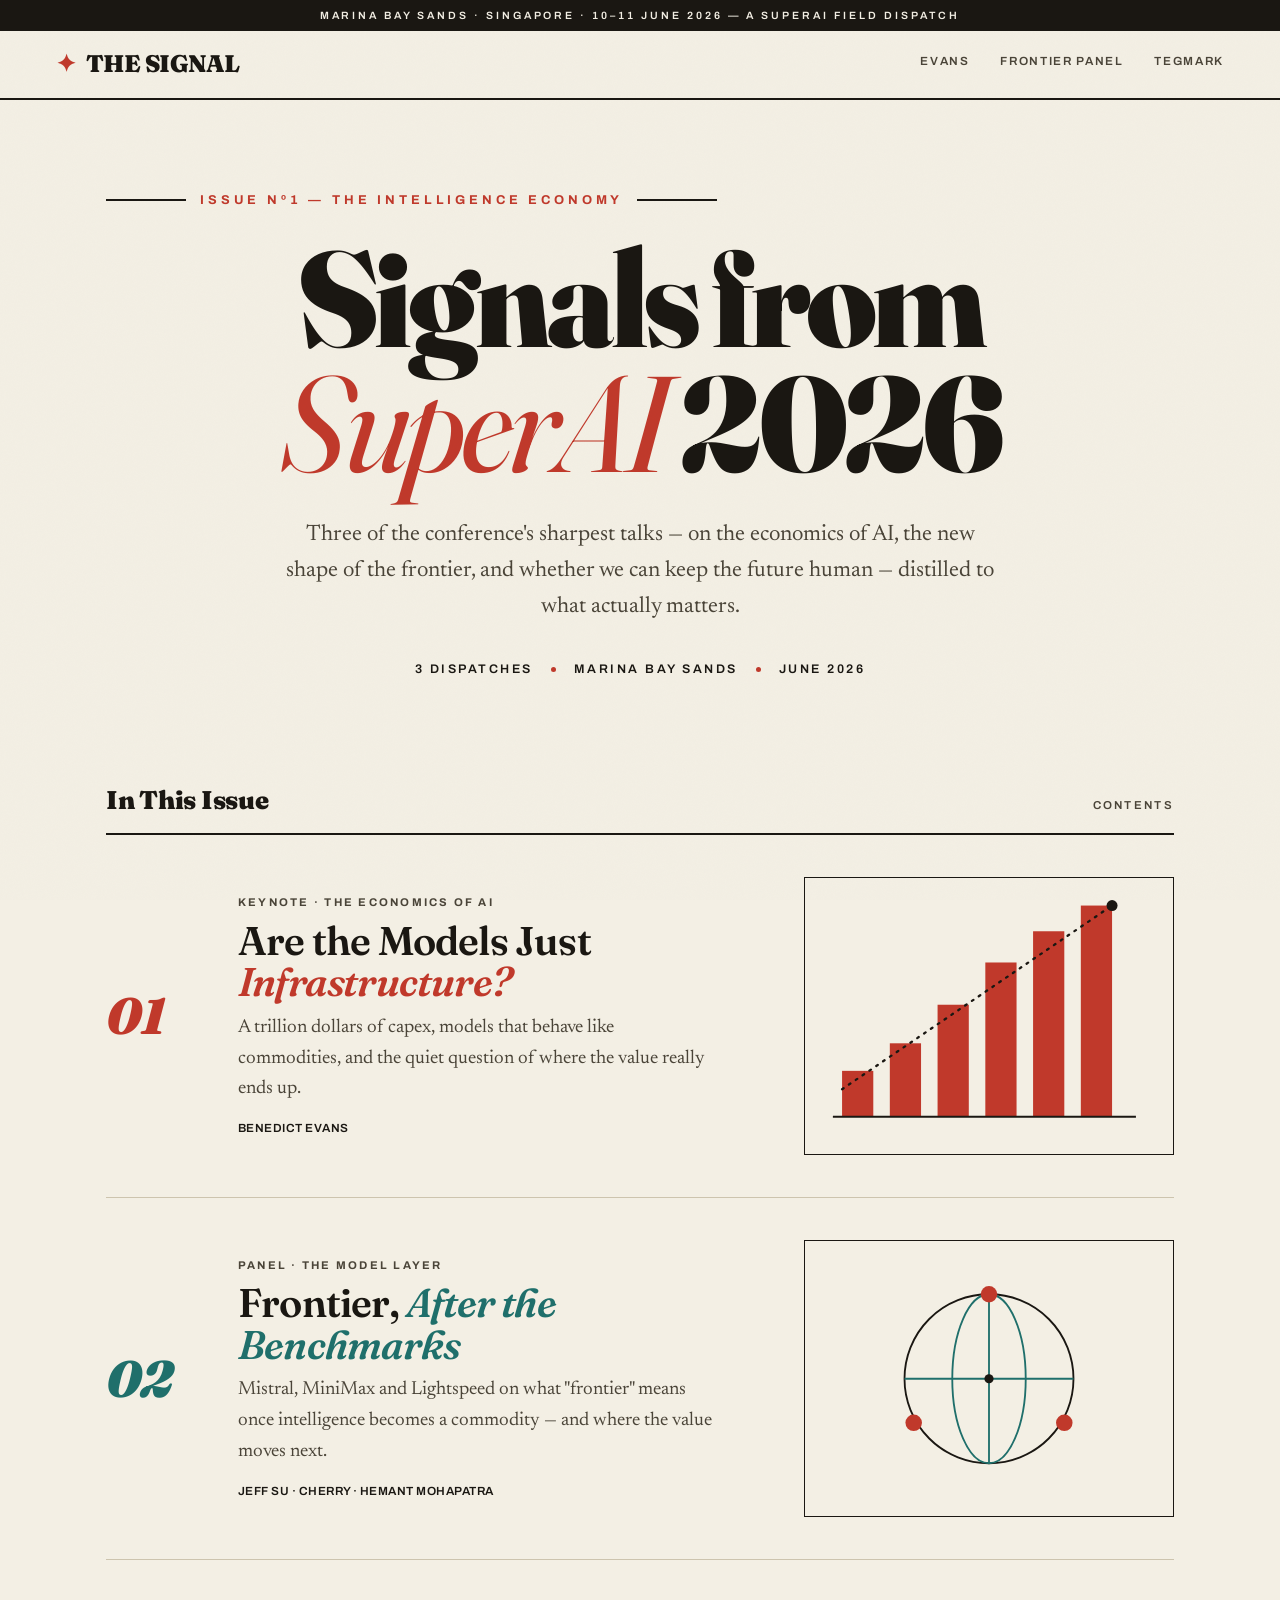
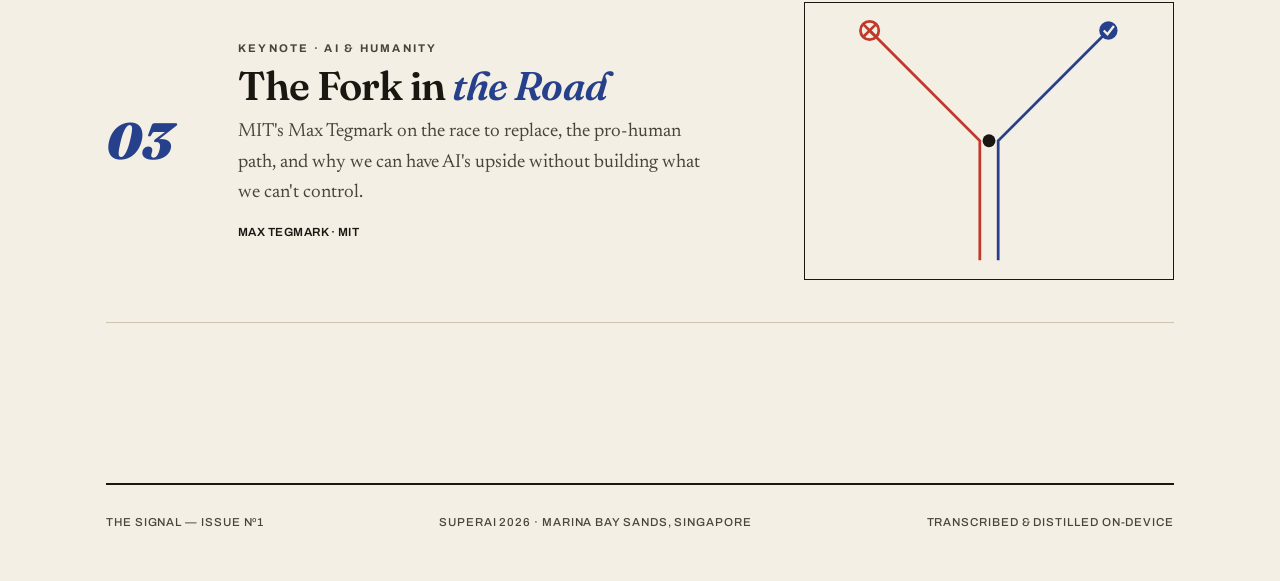
==== index.html @ db030dcc "The Signal — SuperAI 2026 magazine dispatch Static editorial site distilling three SuperAI 2026 talk" ====
<!doctype html>
<html lang="en">
<head>
<meta charset="utf-8" />
<meta name="viewport" content="width=device-width, initial-scale=1" />
<title>The Signal — SuperAI 2026, Singapore</title>
<meta name="description" content="A field dispatch from SuperAI 2026 at Marina Bay Sands, Singapore — three talks, distilled." />
<link rel="stylesheet" href="styles.css" />
</head>
<body>
  <div class="ribbon">Marina Bay Sands · Singapore · 10–11 June 2026 — A SuperAI Field Dispatch</div>
  <header class="masthead">
    <div class="masthead-inner">
      <a class="logo" href="index.html"><span class="star">✦</span> THE SIGNAL</a>
      <nav class="nav">
        <a href="article-1.html">Evans</a>
        <a href="article-2.html">Frontier Panel</a>
        <a href="article-3.html">Tegmark</a>
      </nav>
    </div>
  </header>

  <main class="wrap">
    <section class="cover">
      <div class="cover-kicker fade">Issue Nº1 — The Intelligence Economy</div>
      <h1 class="fade d1">Signals from<br><em>SuperAI</em> 2026</h1>
      <p class="cover-sub fade d2">
        Three of the conference's sharpest talks — on the economics of AI, the new shape of the
        frontier, and whether we can keep the future human — distilled to what actually matters.
      </p>
      <div class="cover-meta fade d3">
        <span>3 Dispatches</span><span class="dot"></span>
        <span>Marina Bay Sands</span><span class="dot"></span>
        <span>June 2026</span>
      </div>
    </section>

    <section class="contents">
      <div class="contents-head fade">
        <h2>In This Issue</h2>
        <span>Contents</span>
      </div>

      <!-- 01 — Benedict Evans -->
      <a class="feature-link fade" href="article-1.html" style="--accent:#c0392b">
        <div class="feature-num">01</div>
        <div class="feature-body">
          <div class="fl-kicker">Keynote · The Economics of AI</div>
          <h3>Are the Models Just <em>Infrastructure?</em></h3>
          <p>A trillion dollars of capex, models that behave like commodities, and the quiet question of where the value really ends up.</p>
          <div class="byline">Benedict Evans</div>
        </div>
        <div class="feature-art">
          <svg viewBox="0 0 400 300" xmlns="http://www.w3.org/2000/svg">
            <rect width="400" height="300" fill="#f3efe4"/>
            <g fill="#c0392b">
              <rect x="40" y="210" width="34" height="50"/>
              <rect x="92" y="180" width="34" height="80"/>
              <rect x="144" y="138" width="34" height="122"/>
              <rect x="196" y="92" width="34" height="168"/>
              <rect x="248" y="58" width="34" height="202"/>
              <rect x="300" y="30" width="34" height="230"/>
            </g>
            <path d="M40 230 L334 30" fill="none" stroke="#1a1712" stroke-width="2.5" stroke-dasharray="2 7" stroke-linecap="round"/>
            <circle cx="334" cy="30" r="6" fill="#1a1712"/>
            <line x1="30" y1="260" x2="360" y2="260" stroke="#1a1712" stroke-width="2"/>
          </svg>
        </div>
      </a>

      <!-- 02 — Frontier Panel -->
      <a class="feature-link fade" href="article-2.html" style="--accent:#1f6f6b">
        <div class="feature-num">02</div>
        <div class="feature-body">
          <div class="fl-kicker">Panel · The Model Layer</div>
          <h3>Frontier, <em>After the Benchmarks</em></h3>
          <p>Mistral, MiniMax and Lightspeed on what "frontier" means once intelligence becomes a commodity — and where the value moves next.</p>
          <div class="byline">Jeff Su · Cherry · Hemant Mohapatra</div>
        </div>
        <div class="feature-art">
          <svg viewBox="0 0 400 300" xmlns="http://www.w3.org/2000/svg">
            <rect width="400" height="300" fill="#f3efe4"/>
            <circle cx="200" cy="150" r="92" fill="none" stroke="#1a1712" stroke-width="2"/>
            <ellipse cx="200" cy="150" rx="40" ry="92" fill="none" stroke="#1f6f6b" stroke-width="2"/>
            <line x1="108" y1="150" x2="292" y2="150" stroke="#1f6f6b" stroke-width="2"/>
            <line x1="200" y1="58" x2="200" y2="242" stroke="#1f6f6b" stroke-width="2"/>
            <g fill="#c0392b">
              <circle cx="200" cy="58" r="9"/><circle cx="118" cy="198" r="9"/><circle cx="282" cy="198" r="9"/>
            </g>
            <g fill="#1a1712"><circle cx="200" cy="150" r="5"/></g>
          </svg>
        </div>
      </a>

      <!-- 03 — Max Tegmark -->
      <a class="feature-link fade" href="article-3.html" style="--accent:#27408b">
        <div class="feature-num">03</div>
        <div class="feature-body">
          <div class="fl-kicker">Keynote · AI &amp; Humanity</div>
          <h3>The Fork in <em>the Road</em></h3>
          <p>MIT's Max Tegmark on the race to replace, the pro-human path, and why we can have AI's upside without building what we can't control.</p>
          <div class="byline">Max Tegmark · MIT</div>
        </div>
        <div class="feature-art">
          <svg viewBox="0 0 400 300" xmlns="http://www.w3.org/2000/svg">
            <rect width="400" height="300" fill="#f3efe4"/>
            <path d="M190 280 L190 150 L70 30" fill="none" stroke="#c0392b" stroke-width="3"/>
            <path d="M210 280 L210 150 L330 30" fill="none" stroke="#27408b" stroke-width="3"/>
            <circle cx="70" cy="30" r="10" fill="none" stroke="#c0392b" stroke-width="3"/>
            <line x1="63" y1="23" x2="77" y2="37" stroke="#c0392b" stroke-width="3"/><line x1="77" y1="23" x2="63" y2="37" stroke="#c0392b" stroke-width="3"/>
            <circle cx="330" cy="30" r="10" fill="#27408b"/>
            <path d="M325 30 l4 4 l7 -9" fill="none" stroke="#f3efe4" stroke-width="2.5"/>
            <circle cx="200" cy="150" r="7" fill="#1a1712"/>
          </svg>
        </div>
      </a>
    </section>
  </main>

  <footer class="wrap">
    <div class="colophon">
      <span>The Signal — Issue Nº1</span>
      <span>SuperAI 2026 · Marina Bay Sands, Singapore</span>
      <span>Transcribed &amp; distilled on-device</span>
    </div>
  </footer>
</body>
</html>
---- styles.css ----
/* ============================================================
   THE SIGNAL — SuperAI 2026 dispatch (print-editorial magazine)
   ============================================================ */
@import url('https://fonts.googleapis.com/css2?family=Fraunces:opsz,wght,SOFT@9..144,400;9..144,600;9..144,900&family=Newsreader:ital,opsz,wght@0,6..72,400;0,6..72,500;1,6..72,400&family=Archivo:wght@500;600;700&display=swap');

:root {
  --paper: #f3efe4;
  --paper-2: #ebe5d6;
  --ink: #1a1712;
  --ink-soft: #4a4438;
  --rule: #cdc4ae;
  --accent: #c0392b;     /* overridden per article */
  --accent-2: #1f6f6b;
  --display: 'Fraunces', Georgia, serif;
  --body: 'Newsreader', Georgia, serif;
  --label: 'Archivo', system-ui, sans-serif;
  --maxw: 1180px;
}

* { margin: 0; padding: 0; box-sizing: border-box; }
html { scroll-behavior: smooth; -webkit-font-smoothing: antialiased; }
body {
  background: var(--paper);
  color: var(--ink);
  font-family: var(--body);
  font-size: 19px;
  line-height: 1.62;
  position: relative;
  overflow-x: hidden;
}
/* paper grain */
body::before {
  content: '';
  position: fixed; inset: 0; z-index: 9999; pointer-events: none;
  opacity: 0.4; mix-blend-mode: multiply;
  background-image: url("data:image/svg+xml,%3Csvg xmlns='http://www.w3.org/2000/svg' width='180' height='180'%3E%3Cfilter id='n'%3E%3CfeTurbulence type='fractalNoise' baseFrequency='0.9' numOctaves='2'/%3E%3C/filter%3E%3Crect width='100%25' height='100%25' filter='url(%23n)' opacity='0.05'/%3E%3C/svg%3E");
}
a { color: inherit; text-decoration: none; }
::selection { background: var(--accent); color: var(--paper); }

.wrap { max-width: var(--maxw); margin: 0 auto; padding: 0 clamp(20px, 5vw, 56px); }

/* ---------- Masthead / nav ---------- */
.masthead {
  border-bottom: 2px solid var(--ink);
  position: sticky; top: 0; z-index: 50;
  background: var(--paper);
}
.masthead-inner {
  display: flex; align-items: center; justify-content: space-between;
  padding: 14px clamp(20px, 5vw, 56px);
  gap: 20px;
}
.logo {
  font-family: var(--display);
  font-weight: 900;
  font-size: 1.5rem;
  letter-spacing: -0.02em;
  display: flex; align-items: baseline; gap: 10px;
}
.logo .star { color: var(--accent); }
.nav { display: flex; gap: clamp(14px, 2.4vw, 34px); font-family: var(--label); font-size: 0.74rem; font-weight: 600; letter-spacing: 0.14em; text-transform: uppercase; }
.nav a { padding-bottom: 3px; border-bottom: 2px solid transparent; transition: border-color .2s, color .2s; color: var(--ink-soft); }
.nav a:hover, .nav a.active { color: var(--ink); border-color: var(--accent); }
@media (max-width: 680px){ .nav { gap: 14px; font-size: 0.64rem; } .logo{font-size:1.2rem;} }

.ribbon {
  background: var(--ink); color: var(--paper);
  font-family: var(--label); font-size: 0.66rem; font-weight: 600;
  letter-spacing: 0.28em; text-transform: uppercase;
  text-align: center; padding: 7px 12px;
}

/* ---------- Cover (landing) ---------- */
.cover { padding: clamp(40px, 7vw, 90px) 0 30px; }
.cover-kicker {
  font-family: var(--label); font-size: 0.8rem; font-weight: 700;
  letter-spacing: 0.3em; text-transform: uppercase; color: var(--accent);
  display: flex; align-items: center; gap: 14px; margin-bottom: 26px;
}
.cover-kicker::before, .cover-kicker::after { content:''; height:2px; background: var(--ink); flex:1; max-width: 80px; }
.cover h1 {
  font-family: var(--display);
  font-weight: 900;
  font-size: clamp(3rem, 11vw, 8.5rem);
  line-height: 0.92;
  letter-spacing: -0.035em;
  text-align: center;
  font-variation-settings: 'SOFT' 0, 'opsz' 144;
}
.cover h1 em { font-style: italic; font-weight: 400; color: var(--accent); }
.cover-sub {
  max-width: 60ch; margin: 30px auto 0; text-align: center;
  font-size: clamp(1.05rem, 2vw, 1.4rem); color: var(--ink-soft);
}
.cover-meta {
  margin-top: 34px; text-align: center;
  font-family: var(--label); font-size: 0.78rem; font-weight: 600;
  letter-spacing: 0.2em; text-transform: uppercase; color: var(--ink);
  display: flex; gap: 18px; justify-content: center; flex-wrap: wrap; align-items:center;
}
.cover-meta .dot { width: 5px; height: 5px; border-radius: 50%; background: var(--accent); }

/* ---------- Contents / article cards ---------- */
.contents { padding: clamp(30px, 6vw, 70px) 0 90px; }
.contents-head {
  display: flex; align-items: baseline; gap: 16px;
  border-bottom: 2px solid var(--ink); padding-bottom: 12px; margin-bottom: 0;
}
.contents-head h2 { font-family: var(--display); font-weight: 900; font-size: 1.6rem; letter-spacing: -0.01em; }
.contents-head span { font-family: var(--label); font-size: 0.72rem; font-weight: 600; letter-spacing: 0.2em; text-transform: uppercase; color: var(--ink-soft); margin-left: auto; }

.feature-link {
  display: grid; grid-template-columns: 84px 1.4fr 1fr; gap: clamp(20px, 4vw, 48px);
  align-items: center;
  padding: clamp(26px, 4vw, 42px) 0;
  border-bottom: 1px solid var(--rule);
  transition: background .25s;
}
.feature-link:hover { background: var(--paper-2); }
.feature-num {
  font-family: var(--display); font-weight: 900; font-size: 3.2rem; line-height: 1;
  color: var(--accent); font-style: italic;
}
.feature-body .fl-kicker { font-family: var(--label); font-size: 0.7rem; font-weight: 700; letter-spacing: 0.2em; text-transform: uppercase; color: var(--ink-soft); }
.feature-body h3 { font-family: var(--display); font-weight: 600; font-size: clamp(1.6rem, 3.2vw, 2.5rem); line-height: 1.04; letter-spacing: -0.02em; margin: 8px 0 10px; }
.feature-body h3 em { font-style: italic; color: var(--accent); }
.feature-body p { color: var(--ink-soft); max-width: 48ch; }
.feature-body .byline { margin-top: 14px; font-family: var(--label); font-size: 0.74rem; font-weight: 600; letter-spacing: 0.04em; text-transform: uppercase; }
.feature-art { aspect-ratio: 4/3; border: 1px solid var(--ink); overflow: hidden; }
.feature-art svg { width: 100%; height: 100%; display: block; }
.feature-link .go { display:none; }
@media (max-width: 860px){
  .feature-link { grid-template-columns: 56px 1fr; }
  .feature-art { grid-column: 1 / -1; }
  .feature-num { font-size: 2.4rem; }
}

/* ---------- Article page ---------- */
.article { padding: clamp(34px, 6vw, 72px) 0 40px; }
.art-kicker {
  font-family: var(--label); font-size: 0.78rem; font-weight: 700;
  letter-spacing: 0.26em; text-transform: uppercase; color: var(--accent);
  display: flex; align-items: center; gap: 12px;
}
.art-kicker::after { content:''; height:2px; flex:1; background: var(--rule); }
.art-headline {
  font-family: var(--display); font-weight: 900;
  font-size: clamp(2.6rem, 8vw, 6rem); line-height: 0.95; letter-spacing: -0.035em;
  margin: 22px 0 0; max-width: 16ch;
  font-variation-settings: 'opsz' 144;
}
.art-headline em { font-style: italic; font-weight: 400; color: var(--accent); }
.art-dek {
  font-family: var(--display); font-weight: 400; font-style: italic;
  font-size: clamp(1.2rem, 2.4vw, 1.7rem); line-height: 1.4; color: var(--ink-soft);
  max-width: 58ch; margin: 26px 0 0;
}
.art-byline {
  margin-top: 26px; padding-top: 18px; border-top: 1px solid var(--rule);
  font-family: var(--label); font-size: 0.8rem; font-weight: 600;
  letter-spacing: 0.06em; text-transform: uppercase; color: var(--ink);
  display: flex; gap: 10px 18px; flex-wrap: wrap; align-items: center;
}
.art-byline .who { color: var(--accent); }

.art-hero { margin: 40px 0 10px; border: 1px solid var(--ink); aspect-ratio: 16/7; overflow: hidden; }
.art-hero svg { width: 100%; height: 100%; display: block; }
.hero-cap, figcaption { font-family: var(--label); font-size: 0.7rem; font-weight: 500; letter-spacing: 0.04em; text-transform: uppercase; color: var(--ink-soft); margin-top: 8px; }

/* body layout: main column + sidebar */
.art-grid { display: grid; grid-template-columns: 1fr 300px; gap: clamp(28px, 5vw, 64px); margin-top: 40px; align-items: start; }
@media (max-width: 900px){ .art-grid { grid-template-columns: 1fr; } }

.prose h2 {
  font-family: var(--display); font-weight: 600; font-size: clamp(1.5rem, 3vw, 2.1rem);
  letter-spacing: -0.01em; line-height: 1.1; margin: 44px 0 14px;
}
.prose h2 .n { color: var(--accent); font-style: italic; margin-right: 10px; }
.prose p { margin-bottom: 18px; }
.prose p a { border-bottom: 1px solid var(--accent); }
.prose > p:first-of-type::first-letter {
  font-family: var(--display); font-weight: 900; float: left;
  font-size: 5.4rem; line-height: 0.74; padding: 8px 12px 0 0; color: var(--accent);
}
.pull {
  font-family: var(--display); font-weight: 600; font-style: italic;
  font-size: clamp(1.5rem, 3.4vw, 2.3rem); line-height: 1.18; letter-spacing: -0.01em;
  margin: 36px 0; padding: 4px 0 4px 26px; border-left: 4px solid var(--accent);
  color: var(--ink);
}
.fig { margin: 36px 0; border: 1px solid var(--ink); overflow: hidden; }
.fig svg { width: 100%; height: 100%; display: block; }

/* sidebar */
.sidebar { position: sticky; top: 90px; }
.keybox { border: 2px solid var(--ink); }
.keybox h4 { font-family: var(--label); font-size: 0.72rem; font-weight: 700; letter-spacing: 0.2em; text-transform: uppercase; background: var(--ink); color: var(--paper); padding: 10px 16px; }
.keybox ul { list-style: none; }
.keybox li { padding: 14px 16px; border-bottom: 1px solid var(--rule); font-size: 0.96rem; line-height: 1.4; }
.keybox li:last-child { border-bottom: none; }
.keybox li b { font-family: var(--label); font-size: 0.66rem; font-weight: 700; letter-spacing: 0.12em; text-transform: uppercase; color: var(--accent); display: block; margin-bottom: 3px; }
.tag-row { margin-top: 20px; display: flex; flex-wrap: wrap; gap: 8px; }
.tag { font-family: var(--label); font-size: 0.64rem; font-weight: 600; letter-spacing: 0.1em; text-transform: uppercase; border: 1px solid var(--ink); padding: 6px 11px; border-radius: 100px; }

/* article footer nav */
.art-footnav { display: flex; justify-content: space-between; gap: 16px; margin: 64px 0 0; padding-top: 22px; border-top: 2px solid var(--ink); flex-wrap: wrap; }
.art-footnav a { font-family: var(--display); font-weight: 600; font-style: italic; font-size: 1.3rem; }
.art-footnav a:hover { color: var(--accent); }
.art-footnav .lbl { font-family: var(--label); font-size: 0.66rem; font-weight: 600; letter-spacing: 0.16em; text-transform: uppercase; color: var(--ink-soft); display:block; }

/* page footer */
.colophon {
  border-top: 2px solid var(--ink); margin-top: 70px;
  padding: 28px 0 50px;
  display: flex; justify-content: space-between; gap: 16px; flex-wrap: wrap;
  font-family: var(--label); font-size: 0.72rem; font-weight: 500; letter-spacing: 0.08em; text-transform: uppercase; color: var(--ink-soft);
}

/* fade-in on load */
.fade { opacity: 0; transform: translateY(18px); animation: rise .9s cubic-bezier(.16,1,.3,1) forwards; }
.fade.d1{animation-delay:.05s}.fade.d2{animation-delay:.13s}.fade.d3{animation-delay:.21s}.fade.d4{animation-delay:.29s}
@keyframes rise { to { opacity: 1; transform: none; } }
@media (prefers-reduced-motion: reduce){ .fade{animation:none;opacity:1;transform:none;} }
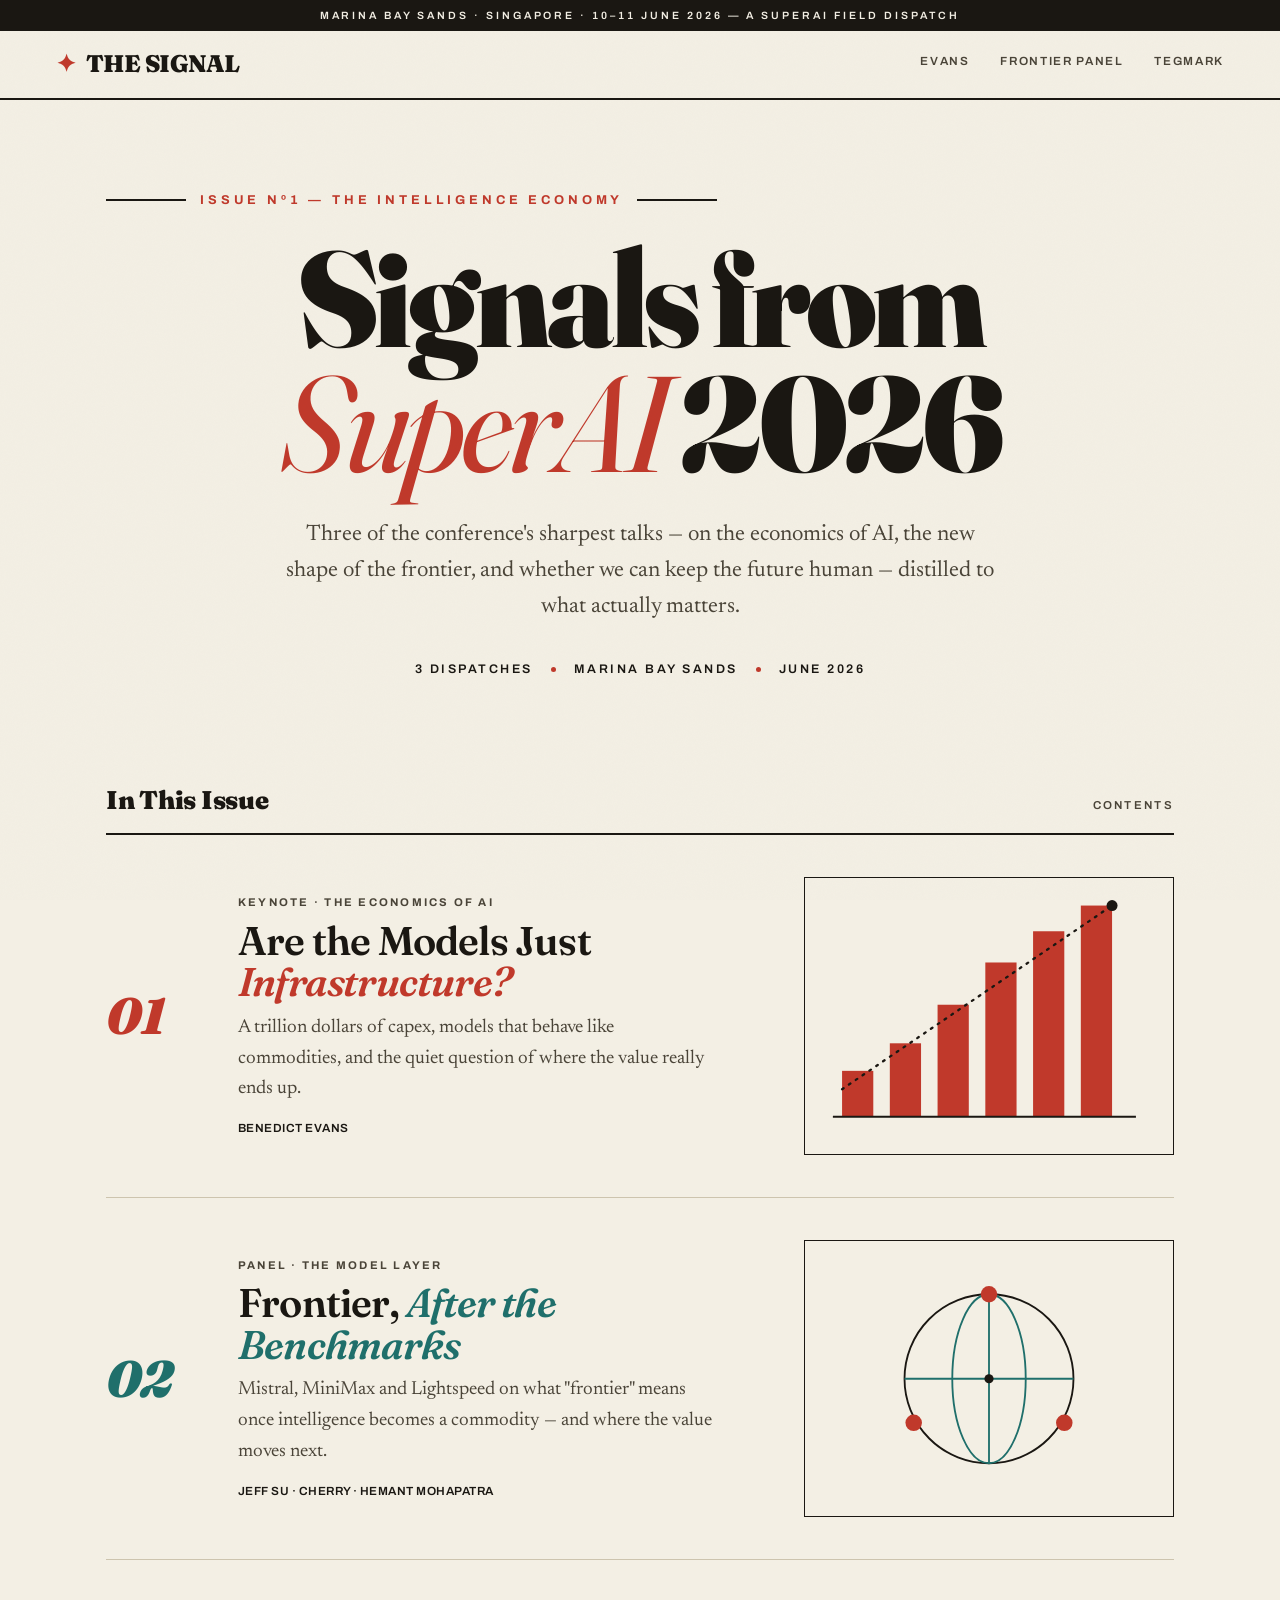
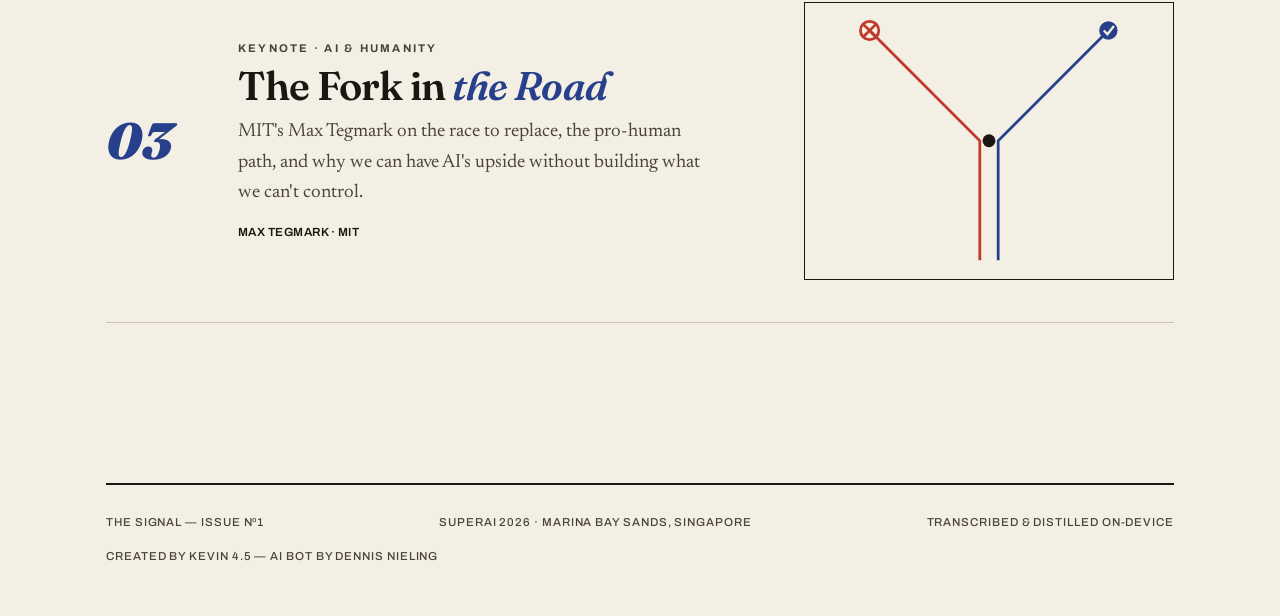
==== commit 87b698a0: "Add 'Created by Kevin 4.5 — AI bot by Dennis Nieling' credit Co-Authored-By: Claude Opus 4.8 <norepl" ====
--- a/index.html
+++ b/index.html
@@ -122,6 +122,7 @@
       <span>The Signal — Issue Nº1</span>
       <span>SuperAI 2026 · Marina Bay Sands, Singapore</span>
       <span>Transcribed &amp; distilled on-device</span>
+      <span>Created by Kevin 4.5 — AI bot by Dennis Nieling</span>
     </div>
   </footer>
 </body>
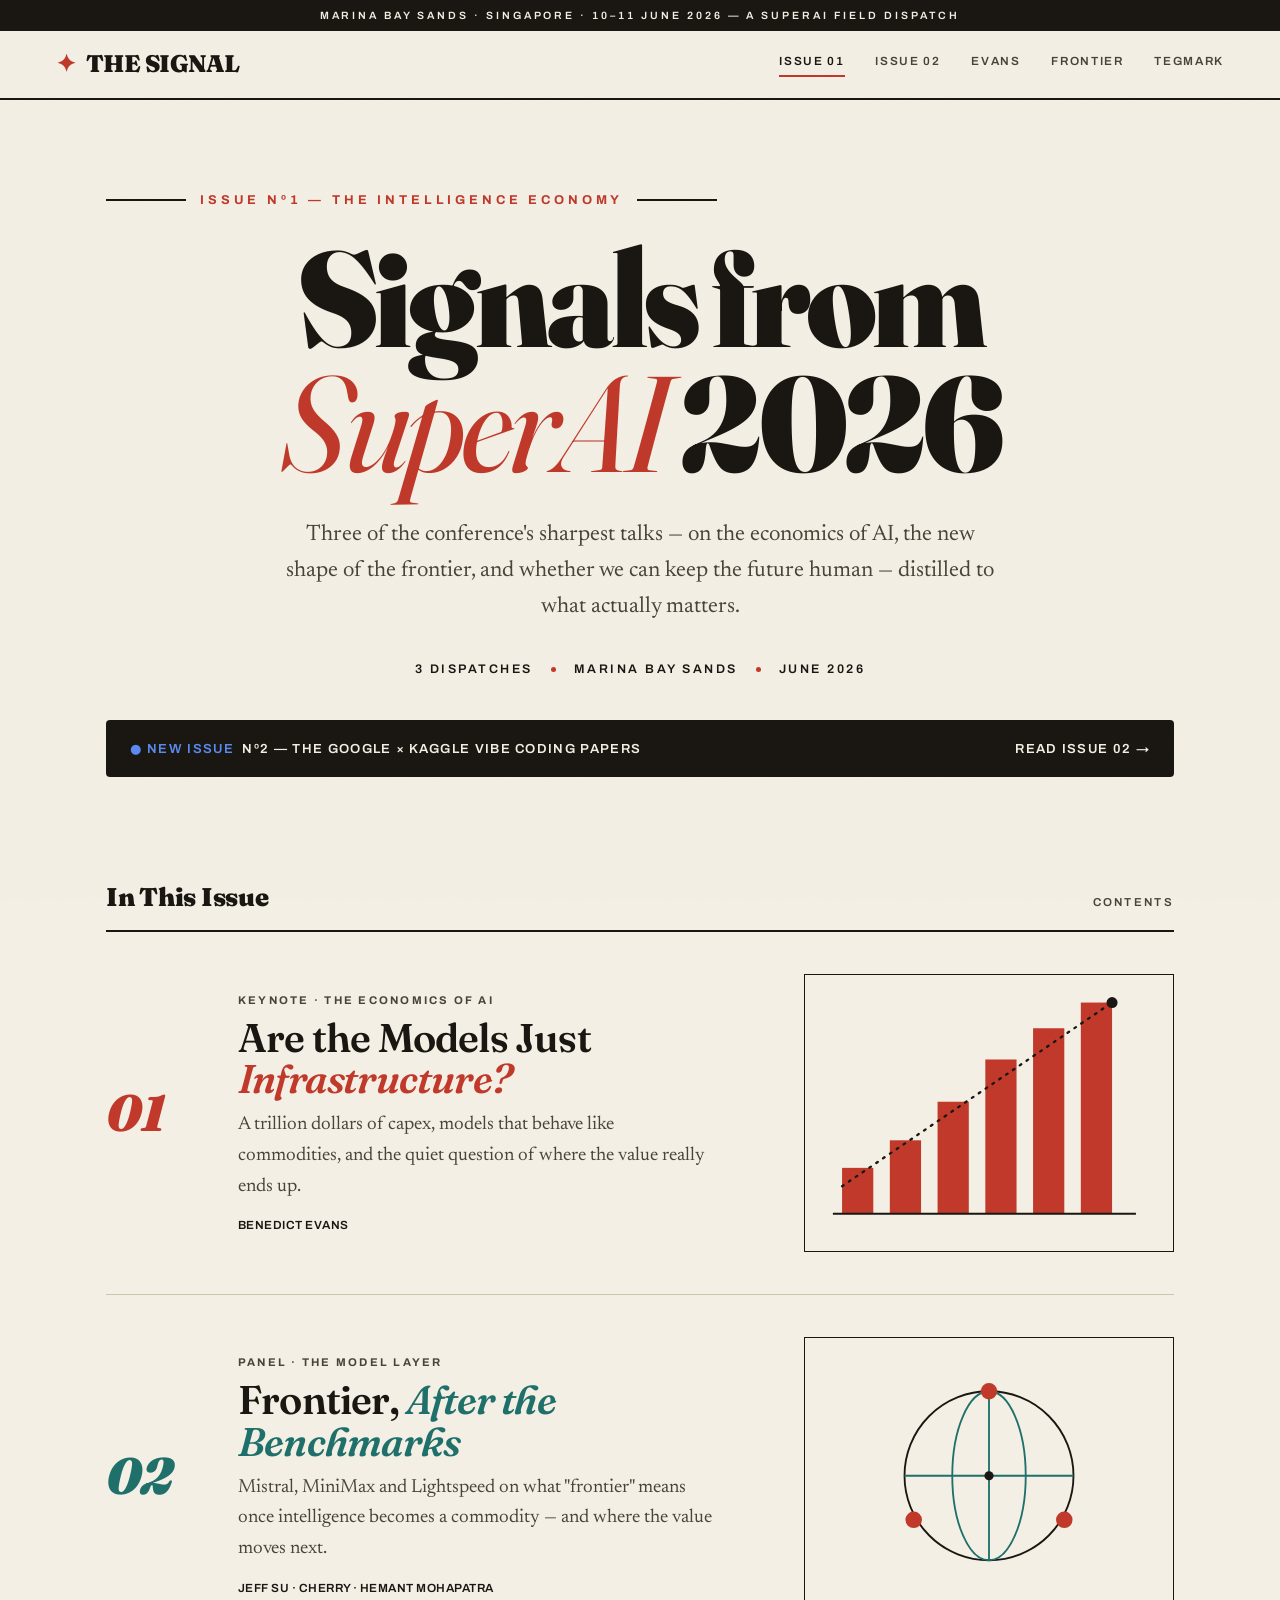
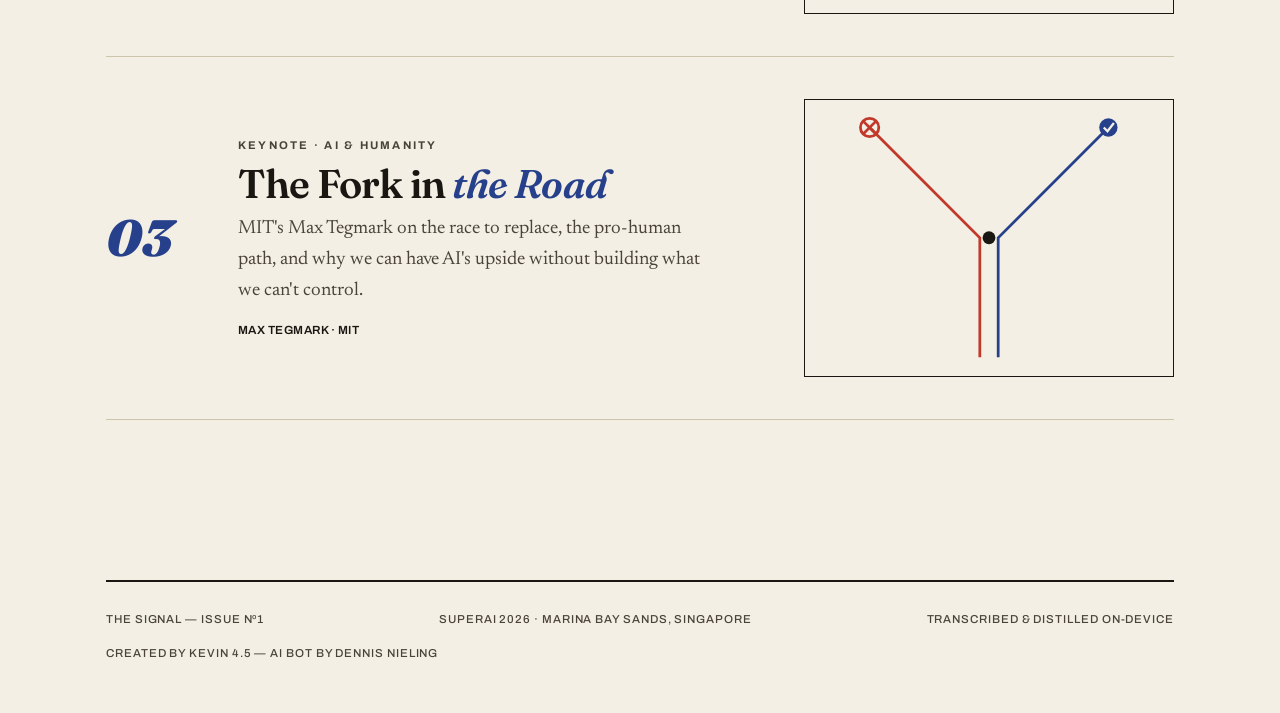
==== commit 5b59c796: "Add Issue Nº2 — The Google × Kaggle Vibe Coding Papers - issue-2.html: contents hub for the whitepap" ====
--- a/index.html
+++ b/index.html
@@ -5,7 +5,7 @@
 <meta name="viewport" content="width=device-width, initial-scale=1" />
 <title>The Signal — SuperAI 2026, Singapore</title>
 <meta name="description" content="A field dispatch from SuperAI 2026 at Marina Bay Sands, Singapore — three talks, distilled." />
-<link rel="stylesheet" href="styles.css" />
+<link rel="stylesheet" href="styles.css?v=2" />
 </head>
 <body>
   <div class="ribbon">Marina Bay Sands · Singapore · 10–11 June 2026 — A SuperAI Field Dispatch</div>
@@ -13,8 +13,10 @@
     <div class="masthead-inner">
       <a class="logo" href="index.html"><span class="star">✦</span> THE SIGNAL</a>
       <nav class="nav">
+        <a href="index.html" class="active">Issue 01</a>
+        <a href="issue-2.html">Issue 02</a>
         <a href="article-1.html">Evans</a>
-        <a href="article-2.html">Frontier Panel</a>
+        <a href="article-2.html">Frontier</a>
         <a href="article-3.html">Tegmark</a>
       </nav>
     </div>
@@ -34,6 +36,11 @@
         <span>June 2026</span>
       </div>
     </section>
+
+    <a href="issue-2.html" class="fade" style="display:flex;align-items:center;justify-content:space-between;gap:16px;flex-wrap:wrap;margin:10px 0 30px;padding:18px 24px;background:#1a1712;color:#f3efe4;border-radius:4px;font-family:var(--label);font-size:.82rem;font-weight:600;letter-spacing:.1em;text-transform:uppercase;">
+      <span><span style="color:#5a8af0;">● New issue</span> &nbsp;Nº2 — The Google × Kaggle Vibe Coding Papers</span>
+      <span>Read Issue 02 →</span>
+    </a>
 
     <section class="contents">
       <div class="contents-head fade">
--- a/styles.css
+++ b/styles.css
@@ -217,6 +217,65 @@
   font-family: var(--label); font-size: 0.72rem; font-weight: 500; letter-spacing: 0.08em; text-transform: uppercase; color: var(--ink-soft);
 }
 
+/* ---------- Transcript button + modal ---------- */
+.transcript-btn {
+  font-family: var(--label); font-size: 0.74rem; font-weight: 700;
+  letter-spacing: 0.14em; text-transform: uppercase;
+  display: inline-flex; align-items: center; gap: 10px;
+  margin-top: 22px; padding: 12px 20px;
+  background: var(--ink); color: var(--paper);
+  border: 2px solid var(--ink); cursor: pointer;
+  transition: background .2s, color .2s;
+}
+.transcript-btn:hover { background: transparent; color: var(--ink); }
+.transcript-btn .arr { color: var(--accent); font-size: 1.1em; }
+.transcript-btn:hover .arr { color: var(--accent); }
+
+.modal-overlay {
+  position: fixed; inset: 0; z-index: 1000;
+  background: rgba(20, 18, 14, 0.55);
+  backdrop-filter: blur(3px);
+  display: flex; align-items: center; justify-content: center;
+  padding: clamp(14px, 4vw, 48px);
+  opacity: 0; visibility: hidden; transition: opacity .3s, visibility .3s;
+}
+.modal-overlay.open { opacity: 1; visibility: visible; }
+.modal {
+  background: var(--paper); border: 2px solid var(--ink);
+  box-shadow: 14px 14px 0 rgba(20,18,14,0.25);
+  width: min(760px, 100%); max-height: 88vh;
+  display: flex; flex-direction: column;
+  transform: translateY(16px) scale(.98); transition: transform .35s cubic-bezier(.16,1,.3,1);
+}
+.modal-overlay.open .modal { transform: none; }
+.modal-head {
+  display: flex; align-items: flex-start; justify-content: space-between; gap: 16px;
+  padding: 22px clamp(20px, 4vw, 34px) 16px; border-bottom: 2px solid var(--ink);
+}
+.modal-head .mh-kick { font-family: var(--label); font-size: 0.66rem; font-weight: 700; letter-spacing: 0.22em; text-transform: uppercase; color: var(--accent); }
+.modal-head h3 { font-family: var(--display); font-weight: 900; font-size: clamp(1.3rem, 3vw, 1.9rem); line-height: 1.05; letter-spacing: -0.02em; margin-top: 6px; }
+.modal-close {
+  flex: none; width: 40px; height: 40px; border: 2px solid var(--ink);
+  background: transparent; cursor: pointer; font-size: 1.2rem; line-height: 1; color: var(--ink);
+  transition: background .2s, color .2s;
+}
+.modal-close:hover { background: var(--accent); color: var(--paper); border-color: var(--accent); }
+.modal-body {
+  overflow-y: auto; padding: clamp(20px, 4vw, 34px);
+  font-family: var(--body); font-size: 1.02rem; line-height: 1.7; color: var(--ink-soft);
+}
+.modal-body p { margin-bottom: 16px; }
+.modal-body p:first-child::first-letter {
+  font-family: var(--display); font-weight: 900; float: left;
+  font-size: 3.4rem; line-height: 0.8; padding: 6px 10px 0 0; color: var(--accent);
+}
+.modal-foot {
+  padding: 12px clamp(20px, 4vw, 34px); border-top: 1px solid var(--rule);
+  font-family: var(--label); font-size: 0.66rem; font-weight: 500; letter-spacing: 0.1em; text-transform: uppercase; color: var(--ink-soft);
+  display: flex; justify-content: space-between; gap: 12px; flex-wrap: wrap;
+}
+body.modal-open { overflow: hidden; }
+
 /* fade-in on load */
 .fade { opacity: 0; transform: translateY(18px); animation: rise .9s cubic-bezier(.16,1,.3,1) forwards; }
 .fade.d1{animation-delay:.05s}.fade.d2{animation-delay:.13s}.fade.d3{animation-delay:.21s}.fade.d4{animation-delay:.29s}
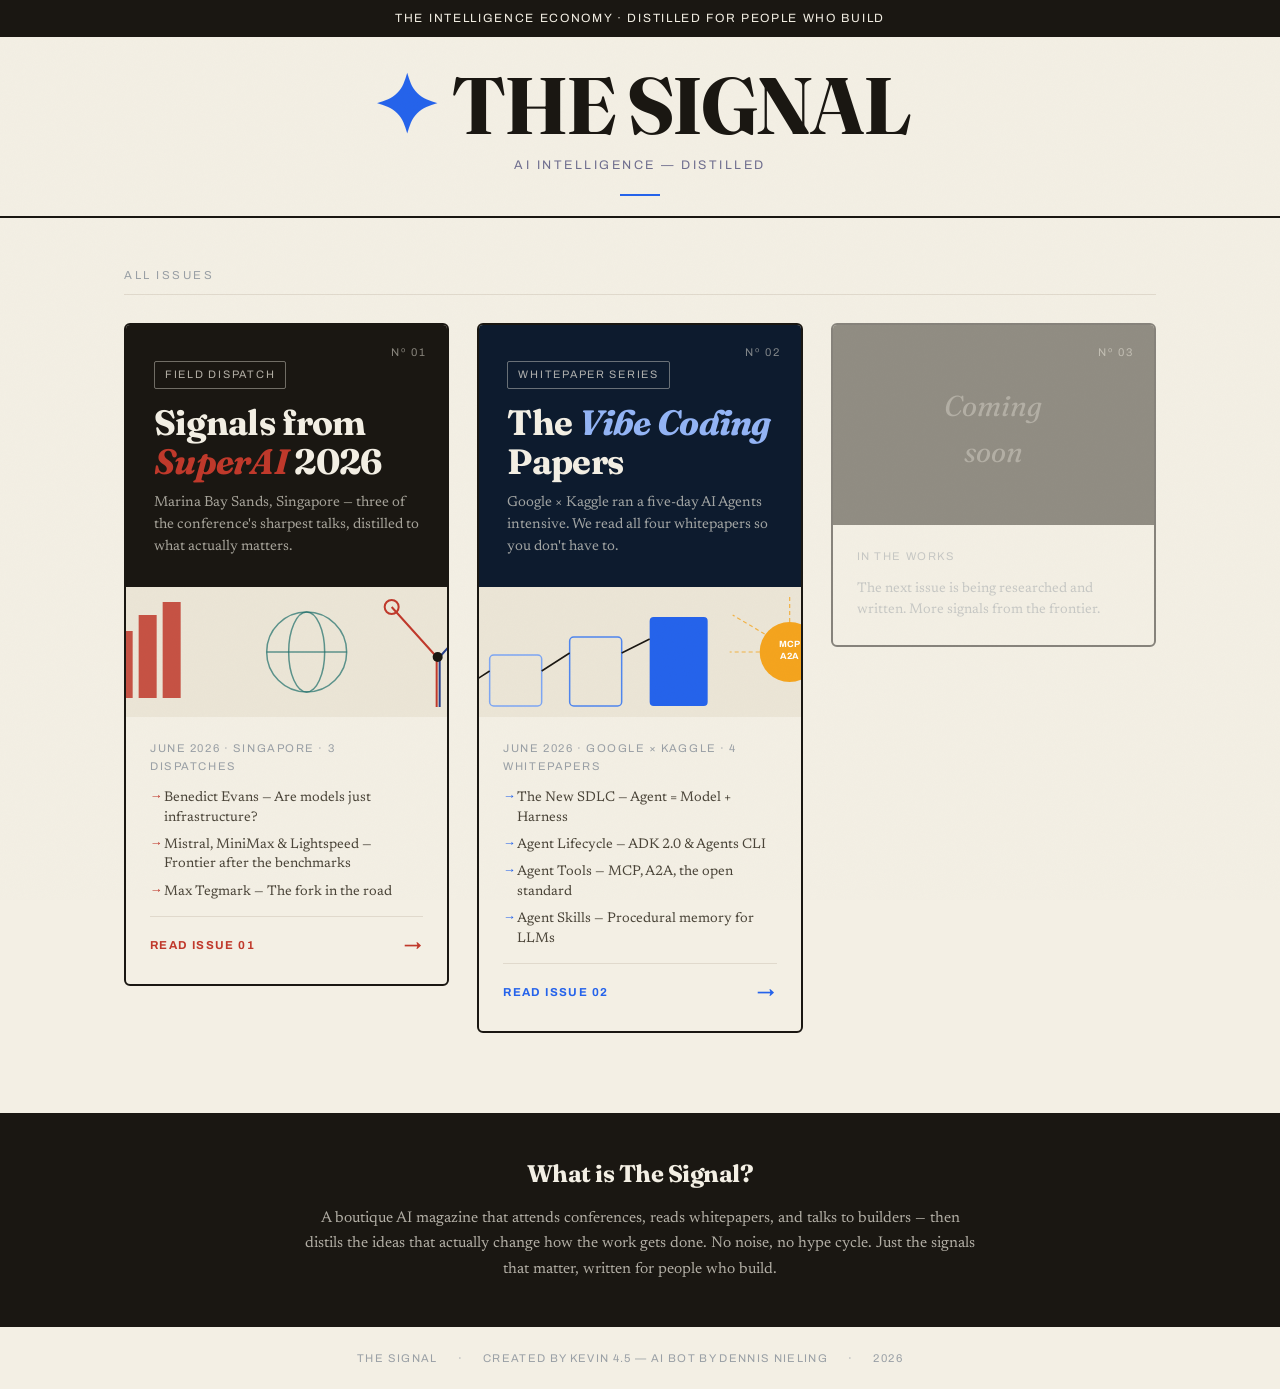
==== commit 0eb5d84a: "Add magazine front page + restructure nav - index.html: new magazine newsstand front page showing al" ====
--- a/index.html
+++ b/index.html
@@ -3,134 +3,402 @@
 <head>
 <meta charset="utf-8" />
 <meta name="viewport" content="width=device-width, initial-scale=1" />
-<title>The Signal — SuperAI 2026, Singapore</title>
-<meta name="description" content="A field dispatch from SuperAI 2026 at Marina Bay Sands, Singapore — three talks, distilled." />
+<title>The Signal — AI Intelligence, Distilled</title>
+<meta name="description" content="The Signal — a boutique AI magazine distilling the most important ideas from conferences, whitepapers, and the frontier of the intelligence economy." />
 <link rel="stylesheet" href="styles.css?v=2" />
+<style>
+  /* ── Front page overrides ─────────────────────────────── */
+  :root { --accent: #2563eb; }
+
+  .front-ribbon {
+    background: #1a1712;
+    color: #f3efe4;
+    text-align: center;
+    font-family: var(--label);
+    font-size: .75rem;
+    letter-spacing: .14em;
+    text-transform: uppercase;
+    padding: 9px 16px;
+  }
+
+  .front-masthead {
+    border-bottom: 2px solid #1a1712;
+    padding: 28px 0 20px;
+  }
+  .front-masthead-inner {
+    max-width: 1080px;
+    margin: 0 auto;
+    padding: 0 24px;
+    display: flex;
+    flex-direction: column;
+    align-items: center;
+    gap: 8px;
+  }
+  .front-logo {
+    font-family: var(--display);
+    font-size: clamp(2.8rem, 7vw, 5rem);
+    font-weight: 700;
+    letter-spacing: -.03em;
+    color: #1a1712;
+    text-decoration: none;
+    line-height: 1;
+  }
+  .front-logo .star { color: var(--accent); margin-right: 4px; }
+  .front-tagline {
+    font-family: var(--label);
+    font-size: .78rem;
+    letter-spacing: .2em;
+    text-transform: uppercase;
+    color: #6f6e8f;
+    margin-top: 2px;
+  }
+  .front-rule {
+    width: 40px;
+    height: 2px;
+    background: var(--accent);
+    margin: 10px auto 0;
+  }
+
+  /* ── Issue grid ───────────────────────────────────────── */
+  .issues-grid {
+    max-width: 1080px;
+    margin: 0 auto;
+    padding: 48px 24px 80px;
+  }
+  .issues-label {
+    font-family: var(--label);
+    font-size: .72rem;
+    letter-spacing: .22em;
+    text-transform: uppercase;
+    color: #9aa0a6;
+    margin-bottom: 28px;
+    padding-bottom: 10px;
+    border-bottom: 1px solid #e0d9cc;
+  }
+
+  /* stack on mobile, side-by-side on wide */
+  .issues-row {
+    display: grid;
+    grid-template-columns: repeat(auto-fill, minmax(320px, 1fr));
+    gap: 28px;
+    align-items: start;
+  }
+
+  .issue-card {
+    display: flex;
+    flex-direction: column;
+    border: 2px solid #1a1712;
+    border-radius: 6px;
+    overflow: hidden;
+    text-decoration: none;
+    color: inherit;
+    transition: transform .18s ease, box-shadow .18s ease;
+    background: #f3efe4;
+  }
+  .issue-card:hover {
+    transform: translateY(-4px);
+    box-shadow: 0 12px 40px rgba(26,23,18,.14);
+  }
+
+  .ic-cover {
+    position: relative;
+    padding: 36px 28px 28px;
+    background: var(--ic-bg, #1a1712);
+    flex-shrink: 0;
+    min-height: 260px;
+    display: flex;
+    flex-direction: column;
+    justify-content: flex-end;
+  }
+  .ic-number {
+    position: absolute;
+    top: 18px;
+    right: 20px;
+    font-family: var(--label);
+    font-size: .7rem;
+    letter-spacing: .18em;
+    text-transform: uppercase;
+    color: rgba(243,239,228,.5);
+  }
+  .ic-badge {
+    display: inline-block;
+    font-family: var(--label);
+    font-size: .68rem;
+    letter-spacing: .16em;
+    text-transform: uppercase;
+    padding: 4px 10px;
+    border: 1px solid rgba(243,239,228,.4);
+    border-radius: 2px;
+    color: rgba(243,239,228,.7);
+    margin-bottom: 14px;
+    align-self: flex-start;
+  }
+  .ic-headline {
+    font-family: var(--display);
+    font-size: clamp(1.6rem, 3.5vw, 2.2rem);
+    font-weight: 700;
+    line-height: 1.12;
+    color: #f3efe4;
+    margin: 0 0 10px;
+    letter-spacing: -.02em;
+  }
+  .ic-headline em { font-style: italic; color: var(--ic-accent, #93b4f5); }
+  .ic-sub {
+    font-family: var(--body);
+    font-size: .9rem;
+    color: rgba(243,239,228,.65);
+    line-height: 1.55;
+    margin: 0;
+  }
+
+  /* SVG art strip */
+  .ic-art {
+    background: #ebe5d6;
+    overflow: hidden;
+    height: 130px;
+    flex-shrink: 0;
+  }
+  .ic-art svg { width: 100%; height: 100%; display: block; }
+
+  .ic-body {
+    padding: 22px 24px 24px;
+    display: flex;
+    flex-direction: column;
+    gap: 14px;
+    flex: 1;
+  }
+  .ic-meta {
+    font-family: var(--label);
+    font-size: .7rem;
+    letter-spacing: .14em;
+    text-transform: uppercase;
+    color: #9aa0a6;
+  }
+  .ic-contents {
+    list-style: none;
+    margin: 0;
+    padding: 0;
+    display: flex;
+    flex-direction: column;
+    gap: 8px;
+  }
+  .ic-contents li {
+    font-family: var(--body);
+    font-size: .87rem;
+    color: #4a4438;
+    padding-left: 14px;
+    position: relative;
+    line-height: 1.4;
+  }
+  .ic-contents li::before {
+    content: '→';
+    position: absolute;
+    left: 0;
+    color: var(--ic-accent2, #2563eb);
+    font-size: .8rem;
+  }
+  .ic-cta {
+    display: flex;
+    align-items: center;
+    justify-content: space-between;
+    margin-top: auto;
+    padding-top: 14px;
+    border-top: 1px solid #e0d9cc;
+    font-family: var(--label);
+    font-size: .72rem;
+    font-weight: 700;
+    letter-spacing: .12em;
+    text-transform: uppercase;
+    color: var(--ic-accent2, #2563eb);
+  }
+  .ic-cta-arr { font-size: 1.1rem; }
+
+  /* ── About strip ─────────────────────────────────────── */
+  .about-strip {
+    background: #1a1712;
+    color: #f3efe4;
+    padding: 42px 24px;
+    text-align: center;
+  }
+  .about-strip-inner { max-width: 680px; margin: 0 auto; }
+  .about-strip h2 {
+    font-family: var(--display);
+    font-size: 1.5rem;
+    font-weight: 700;
+    margin: 0 0 12px;
+    letter-spacing: -.02em;
+  }
+  .about-strip p {
+    font-family: var(--body);
+    font-size: .97rem;
+    color: rgba(243,239,228,.7);
+    line-height: 1.65;
+    margin: 0;
+  }
+
+  /* ── Front footer ────────────────────────────────────── */
+  .front-footer {
+    background: #f3efe4;
+    border-top: 2px solid #1a1712;
+    padding: 22px 24px;
+    text-align: center;
+    font-family: var(--label);
+    font-size: .7rem;
+    letter-spacing: .12em;
+    text-transform: uppercase;
+    color: #9aa0a6;
+    display: flex;
+    flex-wrap: wrap;
+    justify-content: center;
+    gap: 8px 20px;
+  }
+  .front-footer span::after { content: '·'; margin-left: 20px; }
+  .front-footer span:last-child::after { content: ''; }
+</style>
 </head>
 <body>
-  <div class="ribbon">Marina Bay Sands · Singapore · 10–11 June 2026 — A SuperAI Field Dispatch</div>
-  <header class="masthead">
-    <div class="masthead-inner">
-      <a class="logo" href="index.html"><span class="star">✦</span> THE SIGNAL</a>
-      <nav class="nav">
-        <a href="index.html" class="active">Issue 01</a>
-        <a href="issue-2.html">Issue 02</a>
-        <a href="article-1.html">Evans</a>
-        <a href="article-2.html">Frontier</a>
-        <a href="article-3.html">Tegmark</a>
-      </nav>
+  <div class="front-ribbon">The Intelligence Economy · Distilled for People Who Build</div>
+
+  <header class="front-masthead">
+    <div class="front-masthead-inner">
+      <a class="front-logo" href="index.html"><span class="star">✦</span> THE SIGNAL</a>
+      <p class="front-tagline">AI Intelligence — Distilled</p>
+      <div class="front-rule"></div>
     </div>
   </header>
 
-  <main class="wrap">
-    <section class="cover">
-      <div class="cover-kicker fade">Issue Nº1 — The Intelligence Economy</div>
-      <h1 class="fade d1">Signals from<br><em>SuperAI</em> 2026</h1>
-      <p class="cover-sub fade d2">
-        Three of the conference's sharpest talks — on the economics of AI, the new shape of the
-        frontier, and whether we can keep the future human — distilled to what actually matters.
-      </p>
-      <div class="cover-meta fade d3">
-        <span>3 Dispatches</span><span class="dot"></span>
-        <span>Marina Bay Sands</span><span class="dot"></span>
-        <span>June 2026</span>
+  <main>
+    <div class="issues-grid">
+      <p class="issues-label">All Issues</p>
+      <div class="issues-row">
+
+        <!-- ── Issue 01 ─────────────────────────────────── -->
+        <a class="issue-card fade" href="issue-1.html"
+           style="--ic-bg:#1a1712; --ic-accent:#c0392b; --ic-accent2:#c0392b">
+          <div class="ic-cover" style="background:#1a1712">
+            <span class="ic-number">Nº 01</span>
+            <span class="ic-badge">Field Dispatch</span>
+            <h2 class="ic-headline">Signals from<br><em>SuperAI</em> 2026</h2>
+            <p class="ic-sub">Marina Bay Sands, Singapore — three of the conference's sharpest talks, distilled to what actually matters.</p>
+          </div>
+          <div class="ic-art">
+            <svg viewBox="0 0 500 130" xmlns="http://www.w3.org/2000/svg" preserveAspectRatio="xMidYMid slice">
+              <rect width="500" height="130" fill="#ebe5d6"/>
+              <!-- Evans: bar chart -->
+              <g fill="#c0392b" opacity=".85">
+                <rect x="30" y="75" width="18" height="36"/>
+                <rect x="54" y="60" width="18" height="51"/>
+                <rect x="78" y="44" width="18" height="67"/>
+                <rect x="102" y="28" width="18" height="83"/>
+                <rect x="126" y="15" width="18" height="96"/>
+              </g>
+              <!-- Frontier: globe lines -->
+              <circle cx="270" cy="65" r="40" fill="none" stroke="#1f6f6b" stroke-width="1.5" opacity=".7"/>
+              <ellipse cx="270" cy="65" rx="18" ry="40" fill="none" stroke="#1f6f6b" stroke-width="1.5" opacity=".7"/>
+              <line x1="230" y1="65" x2="310" y2="65" stroke="#1f6f6b" stroke-width="1.5" opacity=".7"/>
+              <!-- Tegmark: fork -->
+              <path d="M400 120 L400 70 L355 20" fill="none" stroke="#c0392b" stroke-width="2"/>
+              <path d="M403 120 L403 70 L448 20" fill="none" stroke="#27408b" stroke-width="2"/>
+              <circle cx="401" cy="70" r="5" fill="#1a1712"/>
+              <circle cx="448" cy="20" r="7" fill="#27408b"/>
+              <circle cx="355" cy="20" r="7" fill="none" stroke="#c0392b" stroke-width="2"/>
+            </svg>
+          </div>
+          <div class="ic-body">
+            <p class="ic-meta">June 2026 · Singapore · 3 Dispatches</p>
+            <ul class="ic-contents">
+              <li>Benedict Evans — Are models just infrastructure?</li>
+              <li>Mistral, MiniMax & Lightspeed — Frontier after the benchmarks</li>
+              <li>Max Tegmark — The fork in the road</li>
+            </ul>
+            <div class="ic-cta">
+              <span>Read Issue 01</span>
+              <span class="ic-cta-arr">→</span>
+            </div>
+          </div>
+        </a>
+
+        <!-- ── Issue 02 ─────────────────────────────────── -->
+        <a class="issue-card fade d1" href="issue-2.html"
+           style="--ic-bg:#0d1b2e; --ic-accent:#93b4f5; --ic-accent2:#2563eb">
+          <div class="ic-cover" style="background:#0d1b2e">
+            <span class="ic-number">Nº 02</span>
+            <span class="ic-badge">Whitepaper Series</span>
+            <h2 class="ic-headline">The <em>Vibe&nbsp;Coding</em> Papers</h2>
+            <p class="ic-sub">Google × Kaggle ran a five-day AI Agents intensive. We read all four whitepapers so you don't have to.</p>
+          </div>
+          <div class="ic-art">
+            <svg viewBox="0 0 500 130" xmlns="http://www.w3.org/2000/svg" preserveAspectRatio="xMidYMid slice">
+              <rect width="500" height="130" fill="#ebe5d6"/>
+              <!-- Spectrum: climbing boxes -->
+              <rect x="20"  y="85" width="52" height="34" rx="4" fill="none" stroke="#a9c4f7" stroke-width="1.5"/>
+              <rect x="100" y="68" width="52" height="51" rx="4" fill="none" stroke="#7da6f3" stroke-width="1.5"/>
+              <rect x="180" y="50" width="52" height="69" rx="4" fill="none" stroke="#4f86ee" stroke-width="1.5"/>
+              <rect x="260" y="30" width="58" height="89" rx="4" fill="#2563eb"/>
+              <path d="M72 102 L100 84 M152 84 L180 66 M232 66 L260 52" stroke="#1a1712" stroke-width="1.5" fill="none"/>
+              <!-- MCP hub -->
+              <circle cx="400" cy="65" r="30" fill="#f59e0b" opacity=".9"/>
+              <text x="400" y="60" text-anchor="middle" font-family="Archivo,sans-serif" font-size="9" font-weight="700" fill="#fff">MCP</text>
+              <text x="400" y="72" text-anchor="middle" font-family="Archivo,sans-serif" font-size="9" font-weight="700" fill="#fff">A2A</text>
+              <g stroke="#f59e0b" stroke-width="1.2" stroke-dasharray="4 3" fill="none" opacity=".7">
+                <line x1="400" y1="35" x2="400" y2="10"/>
+                <line x1="375" y1="47" x2="343" y2="28"/>
+                <line x1="370" y1="65" x2="340" y2="65"/>
+                <line x1="425" y1="47" x2="457" y2="28"/>
+                <line x1="430" y1="65" x2="460" y2="65"/>
+              </g>
+            </svg>
+          </div>
+          <div class="ic-body">
+            <p class="ic-meta">June 2026 · Google × Kaggle · 4 Whitepapers</p>
+            <ul class="ic-contents">
+              <li>The New SDLC — Agent = Model + Harness</li>
+              <li>Agent Lifecycle — ADK 2.0 & Agents CLI</li>
+              <li>Agent Tools — MCP, A2A, the open standard</li>
+              <li>Agent Skills — Procedural memory for LLMs</li>
+            </ul>
+            <div class="ic-cta">
+              <span>Read Issue 02</span>
+              <span class="ic-cta-arr">→</span>
+            </div>
+          </div>
+        </a>
+
+        <!-- ── Coming soon placeholder ───────────────────── -->
+        <div class="issue-card" style="opacity:.5; cursor:default; pointer-events:none; --ic-bg:#2e2a22; --ic-accent:#b8b09a; --ic-accent2:#9aa0a6">
+          <div class="ic-cover" style="background:#2e2a22; min-height:200px; justify-content:center; align-items:center">
+            <span class="ic-number">Nº 03</span>
+            <p style="font-family:var(--display);font-style:italic;font-size:1.8rem;color:rgba(243,239,228,.35);text-align:center;margin:0">Coming<br>soon</p>
+          </div>
+          <div class="ic-body">
+            <p class="ic-meta">In the works</p>
+            <p style="font-family:var(--body);font-size:.87rem;color:#9aa0a6;line-height:1.5;margin:0">The next issue is being researched and written. More signals from the frontier.</p>
+          </div>
+        </div>
+
       </div>
-    </section>
-
-    <a href="issue-2.html" class="fade" style="display:flex;align-items:center;justify-content:space-between;gap:16px;flex-wrap:wrap;margin:10px 0 30px;padding:18px 24px;background:#1a1712;color:#f3efe4;border-radius:4px;font-family:var(--label);font-size:.82rem;font-weight:600;letter-spacing:.1em;text-transform:uppercase;">
-      <span><span style="color:#5a8af0;">● New issue</span> &nbsp;Nº2 — The Google × Kaggle Vibe Coding Papers</span>
-      <span>Read Issue 02 →</span>
-    </a>
-
-    <section class="contents">
-      <div class="contents-head fade">
-        <h2>In This Issue</h2>
-        <span>Contents</span>
+    </div>
+
+    <div class="about-strip">
+      <div class="about-strip-inner">
+        <h2>What is The Signal?</h2>
+        <p>A boutique AI magazine that attends conferences, reads whitepapers, and talks to builders — then distils the ideas that actually change how the work gets done. No noise, no hype cycle. Just the signals that matter, written for people who build.</p>
       </div>
-
-      <!-- 01 — Benedict Evans -->
-      <a class="feature-link fade" href="article-1.html" style="--accent:#c0392b">
-        <div class="feature-num">01</div>
-        <div class="feature-body">
-          <div class="fl-kicker">Keynote · The Economics of AI</div>
-          <h3>Are the Models Just <em>Infrastructure?</em></h3>
-          <p>A trillion dollars of capex, models that behave like commodities, and the quiet question of where the value really ends up.</p>
-          <div class="byline">Benedict Evans</div>
-        </div>
-        <div class="feature-art">
-          <svg viewBox="0 0 400 300" xmlns="http://www.w3.org/2000/svg">
-            <rect width="400" height="300" fill="#f3efe4"/>
-            <g fill="#c0392b">
-              <rect x="40" y="210" width="34" height="50"/>
-              <rect x="92" y="180" width="34" height="80"/>
-              <rect x="144" y="138" width="34" height="122"/>
-              <rect x="196" y="92" width="34" height="168"/>
-              <rect x="248" y="58" width="34" height="202"/>
-              <rect x="300" y="30" width="34" height="230"/>
-            </g>
-            <path d="M40 230 L334 30" fill="none" stroke="#1a1712" stroke-width="2.5" stroke-dasharray="2 7" stroke-linecap="round"/>
-            <circle cx="334" cy="30" r="6" fill="#1a1712"/>
-            <line x1="30" y1="260" x2="360" y2="260" stroke="#1a1712" stroke-width="2"/>
-          </svg>
-        </div>
-      </a>
-
-      <!-- 02 — Frontier Panel -->
-      <a class="feature-link fade" href="article-2.html" style="--accent:#1f6f6b">
-        <div class="feature-num">02</div>
-        <div class="feature-body">
-          <div class="fl-kicker">Panel · The Model Layer</div>
-          <h3>Frontier, <em>After the Benchmarks</em></h3>
-          <p>Mistral, MiniMax and Lightspeed on what "frontier" means once intelligence becomes a commodity — and where the value moves next.</p>
-          <div class="byline">Jeff Su · Cherry · Hemant Mohapatra</div>
-        </div>
-        <div class="feature-art">
-          <svg viewBox="0 0 400 300" xmlns="http://www.w3.org/2000/svg">
-            <rect width="400" height="300" fill="#f3efe4"/>
-            <circle cx="200" cy="150" r="92" fill="none" stroke="#1a1712" stroke-width="2"/>
-            <ellipse cx="200" cy="150" rx="40" ry="92" fill="none" stroke="#1f6f6b" stroke-width="2"/>
-            <line x1="108" y1="150" x2="292" y2="150" stroke="#1f6f6b" stroke-width="2"/>
-            <line x1="200" y1="58" x2="200" y2="242" stroke="#1f6f6b" stroke-width="2"/>
-            <g fill="#c0392b">
-              <circle cx="200" cy="58" r="9"/><circle cx="118" cy="198" r="9"/><circle cx="282" cy="198" r="9"/>
-            </g>
-            <g fill="#1a1712"><circle cx="200" cy="150" r="5"/></g>
-          </svg>
-        </div>
-      </a>
-
-      <!-- 03 — Max Tegmark -->
-      <a class="feature-link fade" href="article-3.html" style="--accent:#27408b">
-        <div class="feature-num">03</div>
-        <div class="feature-body">
-          <div class="fl-kicker">Keynote · AI &amp; Humanity</div>
-          <h3>The Fork in <em>the Road</em></h3>
-          <p>MIT's Max Tegmark on the race to replace, the pro-human path, and why we can have AI's upside without building what we can't control.</p>
-          <div class="byline">Max Tegmark · MIT</div>
-        </div>
-        <div class="feature-art">
-          <svg viewBox="0 0 400 300" xmlns="http://www.w3.org/2000/svg">
-            <rect width="400" height="300" fill="#f3efe4"/>
-            <path d="M190 280 L190 150 L70 30" fill="none" stroke="#c0392b" stroke-width="3"/>
-            <path d="M210 280 L210 150 L330 30" fill="none" stroke="#27408b" stroke-width="3"/>
-            <circle cx="70" cy="30" r="10" fill="none" stroke="#c0392b" stroke-width="3"/>
-            <line x1="63" y1="23" x2="77" y2="37" stroke="#c0392b" stroke-width="3"/><line x1="77" y1="23" x2="63" y2="37" stroke="#c0392b" stroke-width="3"/>
-            <circle cx="330" cy="30" r="10" fill="#27408b"/>
-            <path d="M325 30 l4 4 l7 -9" fill="none" stroke="#f3efe4" stroke-width="2.5"/>
-            <circle cx="200" cy="150" r="7" fill="#1a1712"/>
-          </svg>
-        </div>
-      </a>
-    </section>
+    </div>
   </main>
 
-  <footer class="wrap">
-    <div class="colophon">
-      <span>The Signal — Issue Nº1</span>
-      <span>SuperAI 2026 · Marina Bay Sands, Singapore</span>
-      <span>Transcribed &amp; distilled on-device</span>
-      <span>Created by Kevin 4.5 — AI bot by Dennis Nieling</span>
-    </div>
+  <footer class="front-footer">
+    <span>The Signal</span>
+    <span>Created by Kevin 4.5 — AI bot by Dennis Nieling</span>
+    <span>2026</span>
   </footer>
+
+  <script>
+    // Trigger fade-in on cards visible in viewport
+    const obs = new IntersectionObserver(entries => {
+      entries.forEach(e => { if (e.isIntersecting) { e.target.classList.add('visible'); obs.unobserve(e.target); } });
+    }, { threshold: 0.1 });
+    document.querySelectorAll('.fade').forEach(el => obs.observe(el));
+  </script>
 </body>
 </html>
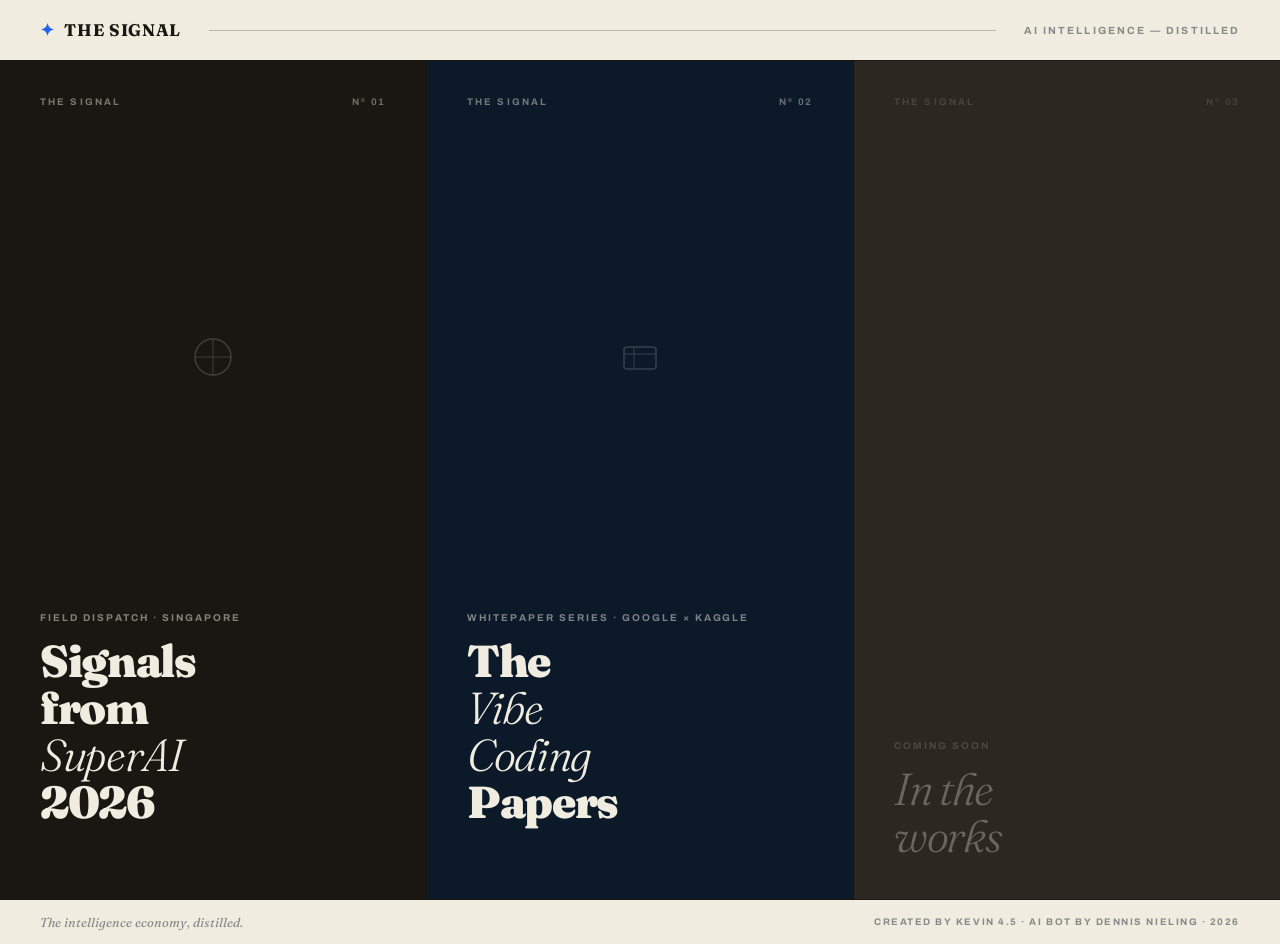
==== commit 8e0f6cf7: "Redesign front page as minimal magazine newsstand Full-height cover cards — issue number + title onl" ====
--- a/index.html
+++ b/index.html
@@ -4,401 +4,319 @@
 <meta charset="utf-8" />
 <meta name="viewport" content="width=device-width, initial-scale=1" />
 <title>The Signal — AI Intelligence, Distilled</title>
-<meta name="description" content="The Signal — a boutique AI magazine distilling the most important ideas from conferences, whitepapers, and the frontier of the intelligence economy." />
-<link rel="stylesheet" href="styles.css?v=2" />
+<meta name="description" content="The Signal — a boutique AI magazine distilling the most important ideas from the frontier of the intelligence economy." />
+<link rel="preconnect" href="https://fonts.googleapis.com" />
+<link rel="preconnect" href="https://fonts.gstatic.com" crossorigin />
+<link href="https://fonts.googleapis.com/css2?family=Fraunces:ital,opsz,wght@0,9..144,300;0,9..144,700;0,9..144,900;1,9..144,300;1,9..144,700;1,9..144,900&family=Archivo:wght@500;700&display=swap" rel="stylesheet" />
 <style>
-  /* ── Front page overrides ─────────────────────────────── */
-  :root { --accent: #2563eb; }
-
-  .front-ribbon {
+  *, *::before, *::after { box-sizing: border-box; margin: 0; padding: 0; }
+
+  :root {
+    --ink:    #1a1712;
+    --paper:  #f0ece0;
+    --serif:  'Fraunces', Georgia, serif;
+    --sans:   'Archivo', system-ui, sans-serif;
+  }
+
+  html, body {
+    height: 100%;
+    background: var(--paper);
+    color: var(--ink);
+  }
+
+  /* ── Masthead ───────────────────────────────────── */
+  .mast {
+    display: flex;
+    align-items: center;
+    justify-content: space-between;
+    padding: 20px 40px;
+    border-bottom: 1.5px solid var(--ink);
+  }
+  .mast-logo {
+    font-family: var(--serif);
+    font-size: 1.05rem;
+    font-weight: 700;
+    letter-spacing: .04em;
+    text-transform: uppercase;
+    color: var(--ink);
+    text-decoration: none;
+  }
+  .mast-logo .star { color: #2563eb; margin-right: 5px; }
+  .mast-rule {
+    flex: 1;
+    height: 1px;
+    background: var(--ink);
+    margin: 0 28px;
+    opacity: .25;
+  }
+  .mast-tag {
+    font-family: var(--sans);
+    font-size: .65rem;
+    font-weight: 700;
+    letter-spacing: .2em;
+    text-transform: uppercase;
+    color: #888;
+  }
+
+  /* ── Newsstand ──────────────────────────────────── */
+  .stand {
+    display: flex;
+    align-items: stretch;
+    min-height: calc(100vh - 62px);
+    gap: 0;
+  }
+
+  /* Each cover */
+  .cover {
+    flex: 1;
+    display: flex;
+    flex-direction: column;
+    justify-content: space-between;
+    padding: 36px 40px 40px;
+    text-decoration: none;
+    position: relative;
+    overflow: hidden;
+    border-right: 1.5px solid rgba(0,0,0,.18);
+    transition: flex .35s cubic-bezier(.4,0,.2,1);
+    cursor: pointer;
+  }
+  .cover:last-child { border-right: none; }
+  .cover:hover { flex: 1.22; }
+
+  /* Hover overlay */
+  .cover::after {
+    content: '';
+    position: absolute;
+    inset: 0;
+    background: rgba(0,0,0,.06);
+    opacity: 0;
+    transition: opacity .25s;
+    pointer-events: none;
+  }
+  .cover:hover::after { opacity: 1; }
+
+  /* Cover 1 — dark */
+  .cover-1 {
     background: #1a1712;
-    color: #f3efe4;
-    text-align: center;
-    font-family: var(--label);
-    font-size: .75rem;
-    letter-spacing: .14em;
-    text-transform: uppercase;
-    padding: 9px 16px;
-  }
-
-  .front-masthead {
-    border-bottom: 2px solid #1a1712;
-    padding: 28px 0 20px;
-  }
-  .front-masthead-inner {
-    max-width: 1080px;
+    color: #f0ece0;
+  }
+  /* Cover 2 — deep navy */
+  .cover-2 {
+    background: #0c1929;
+    color: #f0ece0;
+  }
+  /* Cover 3 — muted / coming soon */
+  .cover-3 {
+    background: #2c2720;
+    color: rgba(240,236,224,.32);
+    cursor: default;
+    pointer-events: none;
+  }
+  .cover-3:hover { flex: 1; }
+
+  /* Top section: tiny masthead line */
+  .cv-top {
+    display: flex;
+    align-items: center;
+    justify-content: space-between;
+  }
+  .cv-pub {
+    font-family: var(--sans);
+    font-size: .6rem;
+    font-weight: 700;
+    letter-spacing: .22em;
+    text-transform: uppercase;
+    opacity: .45;
+  }
+  .cv-num {
+    font-family: var(--sans);
+    font-size: .6rem;
+    font-weight: 700;
+    letter-spacing: .18em;
+    text-transform: uppercase;
+    opacity: .4;
+  }
+
+  /* Middle: accent line */
+  .cv-accent {
+    width: 32px;
+    height: 2px;
     margin: 0 auto;
-    padding: 0 24px;
-    display: flex;
-    flex-direction: column;
+  }
+
+  /* Bottom: title block */
+  .cv-bottom { }
+
+  .cv-kicker {
+    font-family: var(--sans);
+    font-size: .62rem;
+    font-weight: 700;
+    letter-spacing: .2em;
+    text-transform: uppercase;
+    opacity: .5;
+    margin-bottom: 14px;
+  }
+
+  .cv-title {
+    font-family: var(--serif);
+    font-weight: 900;
+    line-height: 1.05;
+    letter-spacing: -.03em;
+    font-size: clamp(2rem, 3.5vw, 3.4rem);
+  }
+  .cv-title em {
+    font-style: italic;
+    font-weight: 300;
+  }
+
+  /* Read CTA (appears on hover) */
+  .cv-cta {
+    display: flex;
     align-items: center;
     gap: 8px;
-  }
-  .front-logo {
-    font-family: var(--display);
-    font-size: clamp(2.8rem, 7vw, 5rem);
-    font-weight: 700;
-    letter-spacing: -.03em;
-    color: #1a1712;
-    text-decoration: none;
-    line-height: 1;
-  }
-  .front-logo .star { color: var(--accent); margin-right: 4px; }
-  .front-tagline {
-    font-family: var(--label);
-    font-size: .78rem;
-    letter-spacing: .2em;
-    text-transform: uppercase;
-    color: #6f6e8f;
-    margin-top: 2px;
-  }
-  .front-rule {
-    width: 40px;
-    height: 2px;
-    background: var(--accent);
-    margin: 10px auto 0;
-  }
-
-  /* ── Issue grid ───────────────────────────────────────── */
-  .issues-grid {
-    max-width: 1080px;
-    margin: 0 auto;
-    padding: 48px 24px 80px;
-  }
-  .issues-label {
-    font-family: var(--label);
-    font-size: .72rem;
-    letter-spacing: .22em;
-    text-transform: uppercase;
-    color: #9aa0a6;
-    margin-bottom: 28px;
-    padding-bottom: 10px;
-    border-bottom: 1px solid #e0d9cc;
-  }
-
-  /* stack on mobile, side-by-side on wide */
-  .issues-row {
-    display: grid;
-    grid-template-columns: repeat(auto-fill, minmax(320px, 1fr));
-    gap: 28px;
-    align-items: start;
-  }
-
-  .issue-card {
-    display: flex;
-    flex-direction: column;
-    border: 2px solid #1a1712;
-    border-radius: 6px;
-    overflow: hidden;
-    text-decoration: none;
-    color: inherit;
-    transition: transform .18s ease, box-shadow .18s ease;
-    background: #f3efe4;
-  }
-  .issue-card:hover {
-    transform: translateY(-4px);
-    box-shadow: 0 12px 40px rgba(26,23,18,.14);
-  }
-
-  .ic-cover {
-    position: relative;
-    padding: 36px 28px 28px;
-    background: var(--ic-bg, #1a1712);
-    flex-shrink: 0;
-    min-height: 260px;
-    display: flex;
-    flex-direction: column;
-    justify-content: flex-end;
-  }
-  .ic-number {
-    position: absolute;
-    top: 18px;
-    right: 20px;
-    font-family: var(--label);
-    font-size: .7rem;
+    margin-top: 22px;
+    font-family: var(--sans);
+    font-size: .68rem;
+    font-weight: 700;
     letter-spacing: .18em;
     text-transform: uppercase;
-    color: rgba(243,239,228,.5);
-  }
-  .ic-badge {
-    display: inline-block;
-    font-family: var(--label);
-    font-size: .68rem;
+    opacity: 0;
+    transform: translateY(6px);
+    transition: opacity .25s .05s, transform .25s .05s;
+  }
+  .cover:hover .cv-cta {
+    opacity: .7;
+    transform: translateY(0);
+  }
+  .cv-cta-line {
+    flex: 0 0 24px;
+    height: 1px;
+    background: currentColor;
+  }
+
+  /* ── Footer ─────────────────────────────────────── */
+  .foot {
+    border-top: 1.5px solid var(--ink);
+    padding: 14px 40px;
+    display: flex;
+    justify-content: space-between;
+    align-items: center;
+  }
+  .foot-l {
+    font-family: var(--serif);
+    font-style: italic;
+    font-size: .8rem;
+    color: #888;
+  }
+  .foot-r {
+    font-family: var(--sans);
+    font-size: .6rem;
+    font-weight: 700;
     letter-spacing: .16em;
     text-transform: uppercase;
-    padding: 4px 10px;
-    border: 1px solid rgba(243,239,228,.4);
-    border-radius: 2px;
-    color: rgba(243,239,228,.7);
-    margin-bottom: 14px;
-    align-self: flex-start;
-  }
-  .ic-headline {
-    font-family: var(--display);
-    font-size: clamp(1.6rem, 3.5vw, 2.2rem);
-    font-weight: 700;
-    line-height: 1.12;
-    color: #f3efe4;
-    margin: 0 0 10px;
-    letter-spacing: -.02em;
-  }
-  .ic-headline em { font-style: italic; color: var(--ic-accent, #93b4f5); }
-  .ic-sub {
-    font-family: var(--body);
-    font-size: .9rem;
-    color: rgba(243,239,228,.65);
-    line-height: 1.55;
-    margin: 0;
-  }
-
-  /* SVG art strip */
-  .ic-art {
-    background: #ebe5d6;
-    overflow: hidden;
-    height: 130px;
-    flex-shrink: 0;
-  }
-  .ic-art svg { width: 100%; height: 100%; display: block; }
-
-  .ic-body {
-    padding: 22px 24px 24px;
-    display: flex;
-    flex-direction: column;
-    gap: 14px;
-    flex: 1;
-  }
-  .ic-meta {
-    font-family: var(--label);
-    font-size: .7rem;
-    letter-spacing: .14em;
-    text-transform: uppercase;
-    color: #9aa0a6;
-  }
-  .ic-contents {
-    list-style: none;
-    margin: 0;
-    padding: 0;
-    display: flex;
-    flex-direction: column;
-    gap: 8px;
-  }
-  .ic-contents li {
-    font-family: var(--body);
-    font-size: .87rem;
-    color: #4a4438;
-    padding-left: 14px;
-    position: relative;
-    line-height: 1.4;
-  }
-  .ic-contents li::before {
-    content: '→';
-    position: absolute;
-    left: 0;
-    color: var(--ic-accent2, #2563eb);
-    font-size: .8rem;
-  }
-  .ic-cta {
-    display: flex;
-    align-items: center;
-    justify-content: space-between;
-    margin-top: auto;
-    padding-top: 14px;
-    border-top: 1px solid #e0d9cc;
-    font-family: var(--label);
-    font-size: .72rem;
-    font-weight: 700;
-    letter-spacing: .12em;
-    text-transform: uppercase;
-    color: var(--ic-accent2, #2563eb);
-  }
-  .ic-cta-arr { font-size: 1.1rem; }
-
-  /* ── About strip ─────────────────────────────────────── */
-  .about-strip {
-    background: #1a1712;
-    color: #f3efe4;
-    padding: 42px 24px;
-    text-align: center;
-  }
-  .about-strip-inner { max-width: 680px; margin: 0 auto; }
-  .about-strip h2 {
-    font-family: var(--display);
-    font-size: 1.5rem;
-    font-weight: 700;
-    margin: 0 0 12px;
-    letter-spacing: -.02em;
-  }
-  .about-strip p {
-    font-family: var(--body);
-    font-size: .97rem;
-    color: rgba(243,239,228,.7);
-    line-height: 1.65;
-    margin: 0;
-  }
-
-  /* ── Front footer ────────────────────────────────────── */
-  .front-footer {
-    background: #f3efe4;
-    border-top: 2px solid #1a1712;
-    padding: 22px 24px;
-    text-align: center;
-    font-family: var(--label);
-    font-size: .7rem;
-    letter-spacing: .12em;
-    text-transform: uppercase;
-    color: #9aa0a6;
-    display: flex;
-    flex-wrap: wrap;
-    justify-content: center;
-    gap: 8px 20px;
-  }
-  .front-footer span::after { content: '·'; margin-left: 20px; }
-  .front-footer span:last-child::after { content: ''; }
+    color: #888;
+  }
+
+  /* ── Mobile fallback ─────────────────────────────── */
+  @media (max-width: 600px) {
+    .mast { padding: 16px 20px; }
+    .mast-rule { display: none; }
+    .stand {
+      flex-direction: column;
+      min-height: auto;
+    }
+    .cover {
+      border-right: none;
+      border-bottom: 1.5px solid rgba(0,0,0,.18);
+      min-height: 42vh;
+      flex: none;
+    }
+    .cover:hover { flex: none; }
+    .cv-title { font-size: clamp(1.8rem, 8vw, 2.6rem); }
+    .cv-cta { opacity: .5; transform: none; }
+    .foot { padding: 12px 20px; flex-direction: column; gap: 4px; text-align: center; }
+  }
 </style>
 </head>
 <body>
-  <div class="front-ribbon">The Intelligence Economy · Distilled for People Who Build</div>
-
-  <header class="front-masthead">
-    <div class="front-masthead-inner">
-      <a class="front-logo" href="index.html"><span class="star">✦</span> THE SIGNAL</a>
-      <p class="front-tagline">AI Intelligence — Distilled</p>
-      <div class="front-rule"></div>
+
+  <header class="mast">
+    <a class="mast-logo" href="index.html"><span class="star">✦</span> The Signal</a>
+    <div class="mast-rule"></div>
+    <span class="mast-tag">AI Intelligence — Distilled</span>
+  </header>
+
+  <main class="stand">
+
+    <!-- ── Issue 01 ──────────────────────────────── -->
+    <a class="cover cover-1" href="issue-1.html">
+      <div class="cv-top">
+        <span class="cv-pub">The Signal</span>
+        <span class="cv-num">Nº 01</span>
+      </div>
+
+      <div style="text-align:center">
+        <svg width="40" height="40" viewBox="0 0 40 40" xmlns="http://www.w3.org/2000/svg" style="opacity:.18">
+          <circle cx="20" cy="20" r="18" fill="none" stroke="#f0ece0" stroke-width="1.5"/>
+          <line x1="2" y1="20" x2="38" y2="20" stroke="#f0ece0" stroke-width="1"/>
+          <line x1="20" y1="2" x2="20" y2="38" stroke="#f0ece0" stroke-width="1"/>
+        </svg>
+      </div>
+
+      <div class="cv-bottom">
+        <p class="cv-kicker">Field Dispatch · Singapore</p>
+        <h2 class="cv-title">Signals<br>from<br><em>SuperAI</em><br>2026</h2>
+        <div class="cv-cta">
+          <span class="cv-cta-line"></span>
+          Read Issue 01
+        </div>
+      </div>
+    </a>
+
+    <!-- ── Issue 02 ──────────────────────────────── -->
+    <a class="cover cover-2" href="issue-2.html">
+      <div class="cv-top">
+        <span class="cv-pub">The Signal</span>
+        <span class="cv-num">Nº 02</span>
+      </div>
+
+      <div style="text-align:center">
+        <svg width="40" height="40" viewBox="0 0 40 40" xmlns="http://www.w3.org/2000/svg" style="opacity:.18">
+          <rect x="4" y="10" width="32" height="22" rx="3" fill="none" stroke="#f0ece0" stroke-width="1.5"/>
+          <line x1="4" y1="17" x2="36" y2="17" stroke="#f0ece0" stroke-width="1"/>
+          <line x1="14" y1="10" x2="14" y2="32" stroke="#f0ece0" stroke-width="1"/>
+        </svg>
+      </div>
+
+      <div class="cv-bottom">
+        <p class="cv-kicker">Whitepaper Series · Google × Kaggle</p>
+        <h2 class="cv-title">The<br><em>Vibe</em><br><em>Coding</em><br>Papers</h2>
+        <div class="cv-cta">
+          <span class="cv-cta-line"></span>
+          Read Issue 02
+        </div>
+      </div>
+    </a>
+
+    <!-- ── Issue 03 — Coming ──────────────────────── -->
+    <div class="cover cover-3">
+      <div class="cv-top">
+        <span class="cv-pub">The Signal</span>
+        <span class="cv-num">Nº 03</span>
+      </div>
+      <div></div>
+      <div class="cv-bottom">
+        <p class="cv-kicker">Coming soon</p>
+        <h2 class="cv-title" style="font-style:italic;font-weight:300">In the<br>works</h2>
+      </div>
     </div>
-  </header>
-
-  <main>
-    <div class="issues-grid">
-      <p class="issues-label">All Issues</p>
-      <div class="issues-row">
-
-        <!-- ── Issue 01 ─────────────────────────────────── -->
-        <a class="issue-card fade" href="issue-1.html"
-           style="--ic-bg:#1a1712; --ic-accent:#c0392b; --ic-accent2:#c0392b">
-          <div class="ic-cover" style="background:#1a1712">
-            <span class="ic-number">Nº 01</span>
-            <span class="ic-badge">Field Dispatch</span>
-            <h2 class="ic-headline">Signals from<br><em>SuperAI</em> 2026</h2>
-            <p class="ic-sub">Marina Bay Sands, Singapore — three of the conference's sharpest talks, distilled to what actually matters.</p>
-          </div>
-          <div class="ic-art">
-            <svg viewBox="0 0 500 130" xmlns="http://www.w3.org/2000/svg" preserveAspectRatio="xMidYMid slice">
-              <rect width="500" height="130" fill="#ebe5d6"/>
-              <!-- Evans: bar chart -->
-              <g fill="#c0392b" opacity=".85">
-                <rect x="30" y="75" width="18" height="36"/>
-                <rect x="54" y="60" width="18" height="51"/>
-                <rect x="78" y="44" width="18" height="67"/>
-                <rect x="102" y="28" width="18" height="83"/>
-                <rect x="126" y="15" width="18" height="96"/>
-              </g>
-              <!-- Frontier: globe lines -->
-              <circle cx="270" cy="65" r="40" fill="none" stroke="#1f6f6b" stroke-width="1.5" opacity=".7"/>
-              <ellipse cx="270" cy="65" rx="18" ry="40" fill="none" stroke="#1f6f6b" stroke-width="1.5" opacity=".7"/>
-              <line x1="230" y1="65" x2="310" y2="65" stroke="#1f6f6b" stroke-width="1.5" opacity=".7"/>
-              <!-- Tegmark: fork -->
-              <path d="M400 120 L400 70 L355 20" fill="none" stroke="#c0392b" stroke-width="2"/>
-              <path d="M403 120 L403 70 L448 20" fill="none" stroke="#27408b" stroke-width="2"/>
-              <circle cx="401" cy="70" r="5" fill="#1a1712"/>
-              <circle cx="448" cy="20" r="7" fill="#27408b"/>
-              <circle cx="355" cy="20" r="7" fill="none" stroke="#c0392b" stroke-width="2"/>
-            </svg>
-          </div>
-          <div class="ic-body">
-            <p class="ic-meta">June 2026 · Singapore · 3 Dispatches</p>
-            <ul class="ic-contents">
-              <li>Benedict Evans — Are models just infrastructure?</li>
-              <li>Mistral, MiniMax & Lightspeed — Frontier after the benchmarks</li>
-              <li>Max Tegmark — The fork in the road</li>
-            </ul>
-            <div class="ic-cta">
-              <span>Read Issue 01</span>
-              <span class="ic-cta-arr">→</span>
-            </div>
-          </div>
-        </a>
-
-        <!-- ── Issue 02 ─────────────────────────────────── -->
-        <a class="issue-card fade d1" href="issue-2.html"
-           style="--ic-bg:#0d1b2e; --ic-accent:#93b4f5; --ic-accent2:#2563eb">
-          <div class="ic-cover" style="background:#0d1b2e">
-            <span class="ic-number">Nº 02</span>
-            <span class="ic-badge">Whitepaper Series</span>
-            <h2 class="ic-headline">The <em>Vibe&nbsp;Coding</em> Papers</h2>
-            <p class="ic-sub">Google × Kaggle ran a five-day AI Agents intensive. We read all four whitepapers so you don't have to.</p>
-          </div>
-          <div class="ic-art">
-            <svg viewBox="0 0 500 130" xmlns="http://www.w3.org/2000/svg" preserveAspectRatio="xMidYMid slice">
-              <rect width="500" height="130" fill="#ebe5d6"/>
-              <!-- Spectrum: climbing boxes -->
-              <rect x="20"  y="85" width="52" height="34" rx="4" fill="none" stroke="#a9c4f7" stroke-width="1.5"/>
-              <rect x="100" y="68" width="52" height="51" rx="4" fill="none" stroke="#7da6f3" stroke-width="1.5"/>
-              <rect x="180" y="50" width="52" height="69" rx="4" fill="none" stroke="#4f86ee" stroke-width="1.5"/>
-              <rect x="260" y="30" width="58" height="89" rx="4" fill="#2563eb"/>
-              <path d="M72 102 L100 84 M152 84 L180 66 M232 66 L260 52" stroke="#1a1712" stroke-width="1.5" fill="none"/>
-              <!-- MCP hub -->
-              <circle cx="400" cy="65" r="30" fill="#f59e0b" opacity=".9"/>
-              <text x="400" y="60" text-anchor="middle" font-family="Archivo,sans-serif" font-size="9" font-weight="700" fill="#fff">MCP</text>
-              <text x="400" y="72" text-anchor="middle" font-family="Archivo,sans-serif" font-size="9" font-weight="700" fill="#fff">A2A</text>
-              <g stroke="#f59e0b" stroke-width="1.2" stroke-dasharray="4 3" fill="none" opacity=".7">
-                <line x1="400" y1="35" x2="400" y2="10"/>
-                <line x1="375" y1="47" x2="343" y2="28"/>
-                <line x1="370" y1="65" x2="340" y2="65"/>
-                <line x1="425" y1="47" x2="457" y2="28"/>
-                <line x1="430" y1="65" x2="460" y2="65"/>
-              </g>
-            </svg>
-          </div>
-          <div class="ic-body">
-            <p class="ic-meta">June 2026 · Google × Kaggle · 4 Whitepapers</p>
-            <ul class="ic-contents">
-              <li>The New SDLC — Agent = Model + Harness</li>
-              <li>Agent Lifecycle — ADK 2.0 & Agents CLI</li>
-              <li>Agent Tools — MCP, A2A, the open standard</li>
-              <li>Agent Skills — Procedural memory for LLMs</li>
-            </ul>
-            <div class="ic-cta">
-              <span>Read Issue 02</span>
-              <span class="ic-cta-arr">→</span>
-            </div>
-          </div>
-        </a>
-
-        <!-- ── Coming soon placeholder ───────────────────── -->
-        <div class="issue-card" style="opacity:.5; cursor:default; pointer-events:none; --ic-bg:#2e2a22; --ic-accent:#b8b09a; --ic-accent2:#9aa0a6">
-          <div class="ic-cover" style="background:#2e2a22; min-height:200px; justify-content:center; align-items:center">
-            <span class="ic-number">Nº 03</span>
-            <p style="font-family:var(--display);font-style:italic;font-size:1.8rem;color:rgba(243,239,228,.35);text-align:center;margin:0">Coming<br>soon</p>
-          </div>
-          <div class="ic-body">
-            <p class="ic-meta">In the works</p>
-            <p style="font-family:var(--body);font-size:.87rem;color:#9aa0a6;line-height:1.5;margin:0">The next issue is being researched and written. More signals from the frontier.</p>
-          </div>
-        </div>
-
-      </div>
-    </div>
-
-    <div class="about-strip">
-      <div class="about-strip-inner">
-        <h2>What is The Signal?</h2>
-        <p>A boutique AI magazine that attends conferences, reads whitepapers, and talks to builders — then distils the ideas that actually change how the work gets done. No noise, no hype cycle. Just the signals that matter, written for people who build.</p>
-      </div>
-    </div>
+
   </main>
 
-  <footer class="front-footer">
-    <span>The Signal</span>
-    <span>Created by Kevin 4.5 — AI bot by Dennis Nieling</span>
-    <span>2026</span>
+  <footer class="foot">
+    <span class="foot-l">The intelligence economy, distilled.</span>
+    <span class="foot-r">Created by Kevin 4.5 · AI bot by Dennis Nieling · 2026</span>
   </footer>
 
-  <script>
-    // Trigger fade-in on cards visible in viewport
-    const obs = new IntersectionObserver(entries => {
-      entries.forEach(e => { if (e.isIntersecting) { e.target.classList.add('visible'); obs.unobserve(e.target); } });
-    }, { threshold: 0.1 });
-    document.querySelectorAll('.fade').forEach(el => obs.observe(el));
-  </script>
 </body>
 </html>
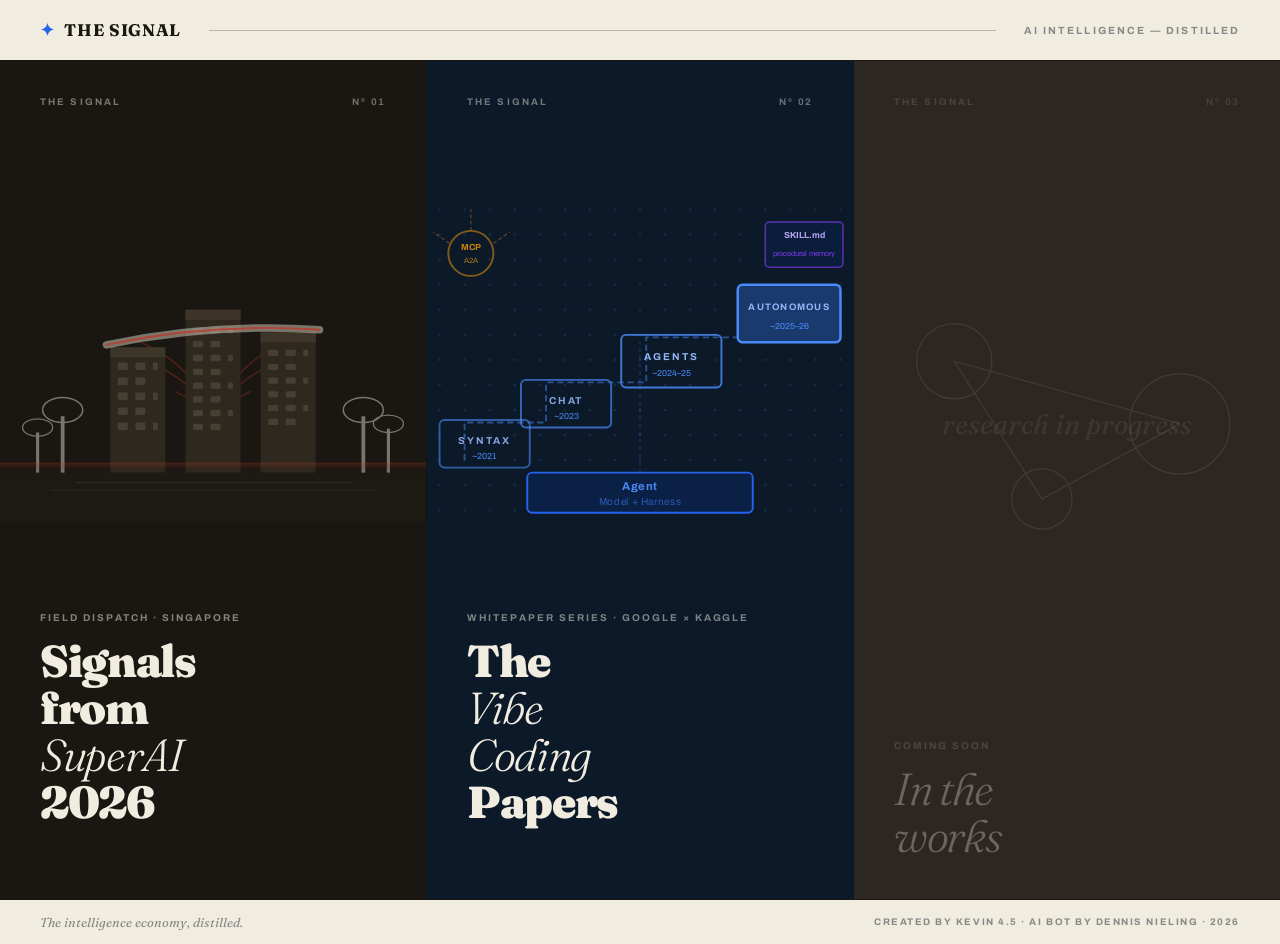
==== commit 76d9404c: "Add editorial cover illustrations to front page - Issue 01: Marina Bay Sands skyline with supertrees" ====
--- a/index.html
+++ b/index.html
@@ -255,13 +255,82 @@
         <span class="cv-num">Nº 01</span>
       </div>
 
-      <div style="text-align:center">
-        <svg width="40" height="40" viewBox="0 0 40 40" xmlns="http://www.w3.org/2000/svg" style="opacity:.18">
-          <circle cx="20" cy="20" r="18" fill="none" stroke="#f0ece0" stroke-width="1.5"/>
-          <line x1="2" y1="20" x2="38" y2="20" stroke="#f0ece0" stroke-width="1"/>
-          <line x1="20" y1="2" x2="20" y2="38" stroke="#f0ece0" stroke-width="1"/>
-        </svg>
-      </div>
+      <!-- Marina Bay Sands + signal waves -->
+      <svg viewBox="0 0 340 260" xmlns="http://www.w3.org/2000/svg" style="width:100%;display:block;margin:0 -40px;width:calc(100% + 80px)" preserveAspectRatio="xMidYMid meet">
+        <!-- Signal arcs emanating from skyline -->
+        <g fill="none" stroke="#c0392b" stroke-width="1" opacity=".35">
+          <path d="M170 200 Q170 170 200 155"/>
+          <path d="M170 200 Q170 155 215 135"/>
+          <path d="M170 200 Q170 140 230 115"/>
+          <path d="M170 200 Q170 170 140 155"/>
+          <path d="M170 200 Q170 155 125 135"/>
+          <path d="M170 200 Q170 140 110 115"/>
+        </g>
+        <!-- Three MBS towers -->
+        <!-- Left tower -->
+        <rect x="88" y="120" width="44" height="100" fill="#2e281e"/>
+        <rect x="88" y="120" width="44" height="8" fill="#3d3528"/>
+        <!-- Windows left tower -->
+        <g fill="#4a4236" opacity=".9">
+          <rect x="94" y="132" width="8" height="6" rx="1"/><rect x="108" y="132" width="8" height="6" rx="1"/><rect x="122" y="132" width="4" height="6" rx="1"/>
+          <rect x="94" y="144" width="8" height="6" rx="1"/><rect x="108" y="144" width="8" height="6" rx="1"/>
+          <rect x="94" y="156" width="8" height="6" rx="1"/><rect x="108" y="156" width="8" height="6" rx="1"/><rect x="122" y="156" width="4" height="6" rx="1"/>
+          <rect x="94" y="168" width="8" height="6" rx="1"/><rect x="108" y="168" width="8" height="6" rx="1"/>
+          <rect x="94" y="180" width="8" height="6" rx="1"/><rect x="108" y="180" width="8" height="6" rx="1"/><rect x="122" y="180" width="4" height="6" rx="1"/>
+        </g>
+        <!-- Centre tower (tallest) -->
+        <rect x="148" y="90" width="44" height="130" fill="#2e281e"/>
+        <rect x="148" y="90" width="44" height="8" fill="#3d3528"/>
+        <!-- Windows centre -->
+        <g fill="#4a4236" opacity=".9">
+          <rect x="154" y="104" width="8" height="5" rx="1"/><rect x="168" y="104" width="8" height="5" rx="1"/><rect x="182" y="104" width="4" height="5" rx="1"/>
+          <rect x="154" y="115" width="8" height="5" rx="1"/><rect x="168" y="115" width="8" height="5" rx="1"/>
+          <rect x="154" y="126" width="8" height="5" rx="1"/><rect x="168" y="126" width="8" height="5" rx="1"/><rect x="182" y="126" width="4" height="5" rx="1"/>
+          <rect x="154" y="137" width="8" height="5" rx="1"/><rect x="168" y="137" width="8" height="5" rx="1"/>
+          <rect x="154" y="148" width="8" height="5" rx="1"/><rect x="168" y="148" width="8" height="5" rx="1"/><rect x="182" y="148" width="4" height="5" rx="1"/>
+          <rect x="154" y="159" width="8" height="5" rx="1"/><rect x="168" y="159" width="8" height="5" rx="1"/>
+          <rect x="154" y="170" width="8" height="5" rx="1"/><rect x="168" y="170" width="8" height="5" rx="1"/><rect x="182" y="170" width="4" height="5" rx="1"/>
+          <rect x="154" y="181" width="8" height="5" rx="1"/><rect x="168" y="181" width="8" height="5" rx="1"/>
+        </g>
+        <!-- Right tower -->
+        <rect x="208" y="108" width="44" height="112" fill="#2e281e"/>
+        <rect x="208" y="108" width="44" height="8" fill="#3d3528"/>
+        <!-- Windows right -->
+        <g fill="#4a4236" opacity=".9">
+          <rect x="214" y="122" width="8" height="5" rx="1"/><rect x="228" y="122" width="8" height="5" rx="1"/><rect x="242" y="122" width="4" height="5" rx="1"/>
+          <rect x="214" y="133" width="8" height="5" rx="1"/><rect x="228" y="133" width="8" height="5" rx="1"/>
+          <rect x="214" y="144" width="8" height="5" rx="1"/><rect x="228" y="144" width="8" height="5" rx="1"/><rect x="242" y="144" width="4" height="5" rx="1"/>
+          <rect x="214" y="155" width="8" height="5" rx="1"/><rect x="228" y="155" width="8" height="5" rx="1"/>
+          <rect x="214" y="166" width="8" height="5" rx="1"/><rect x="228" y="166" width="8" height="5" rx="1"/><rect x="242" y="166" width="4" height="5" rx="1"/>
+          <rect x="214" y="177" width="8" height="5" rx="1"/><rect x="228" y="177" width="8" height="5" rx="1"/>
+        </g>
+        <!-- Sky park / boat connecting all three towers -->
+        <path d="M85 118 Q170 100 255 106" fill="none" stroke="#c9c3b3" stroke-width="6" stroke-linecap="round" opacity=".55"/>
+        <path d="M85 118 Q170 100 255 106" fill="none" stroke="#c0392b" stroke-width="1.5" stroke-linecap="round" opacity=".8"/>
+        <!-- Water reflection -->
+        <rect x="0" y="220" width="340" height="40" fill="#211d16" opacity=".6"/>
+        <line x1="60" y1="228" x2="280" y2="228" stroke="#c9c3b3" stroke-width=".5" opacity=".2"/>
+        <line x1="40" y1="234" x2="300" y2="234" stroke="#c9c3b3" stroke-width=".5" opacity=".15"/>
+        <!-- Supertrees foreground (Gardens by the Bay) -->
+        <g opacity=".55">
+          <line x1="50" y1="220" x2="50" y2="175" stroke="#c9c3b3" stroke-width="3"/>
+          <ellipse cx="50" cy="170" rx="16" ry="10" fill="none" stroke="#c9c3b3" stroke-width="1.2"/>
+          <line x1="30" y1="220" x2="30" y2="188" stroke="#c9c3b3" stroke-width="2.5"/>
+          <ellipse cx="30" cy="184" rx="12" ry="7" fill="none" stroke="#c9c3b3" stroke-width="1"/>
+          <line x1="290" y1="220" x2="290" y2="175" stroke="#c9c3b3" stroke-width="3"/>
+          <ellipse cx="290" cy="170" rx="16" ry="10" fill="none" stroke="#c9c3b3" stroke-width="1.2"/>
+          <line x1="310" y1="220" x2="310" y2="185" stroke="#c9c3b3" stroke-width="2.5"/>
+          <ellipse cx="310" cy="181" rx="12" ry="7" fill="none" stroke="#c9c3b3" stroke-width="1"/>
+        </g>
+        <!-- Horizon glow -->
+        <rect x="0" y="212" width="340" height="8" fill="url(#glow1)" opacity=".3"/>
+        <defs>
+          <linearGradient id="glow1" x1="0" y1="0" x2="0" y2="1">
+            <stop offset="0%" stop-color="#c0392b"/>
+            <stop offset="100%" stop-color="#1a1712" stop-opacity="0"/>
+          </linearGradient>
+        </defs>
+      </svg>
 
       <div class="cv-bottom">
         <p class="cv-kicker">Field Dispatch · Singapore</p>
@@ -280,13 +349,65 @@
         <span class="cv-num">Nº 02</span>
       </div>
 
-      <div style="text-align:center">
-        <svg width="40" height="40" viewBox="0 0 40 40" xmlns="http://www.w3.org/2000/svg" style="opacity:.18">
-          <rect x="4" y="10" width="32" height="22" rx="3" fill="none" stroke="#f0ece0" stroke-width="1.5"/>
-          <line x1="4" y1="17" x2="36" y2="17" stroke="#f0ece0" stroke-width="1"/>
-          <line x1="14" y1="10" x2="14" y2="32" stroke="#f0ece0" stroke-width="1"/>
-        </svg>
-      </div>
+      <!-- Vibe coding → agentic engineering blueprint schematic -->
+      <svg viewBox="0 0 340 260" xmlns="http://www.w3.org/2000/svg" style="width:100%;display:block;margin:0 -40px;width:calc(100% + 80px)" preserveAspectRatio="xMidYMid meet">
+        <!-- Blueprint grid dots -->
+        <g fill="#2a4a7f" opacity=".4">
+          <pattern id="grid" x="0" y="0" width="20" height="20" patternUnits="userSpaceOnUse">
+            <circle cx="10" cy="10" r="1"/>
+          </pattern>
+          <rect width="340" height="260" fill="url(#grid)"/>
+        </g>
+
+        <!-- Spectrum staircase: SYNTAX → CHAT → AGENTS → AUTONOMOUS -->
+        <!-- Each step higher and further right -->
+        <!-- Connecting path -->
+        <polyline points="30,210 30,180 95,180 95,148 175,148 175,112 270,112 270,80" fill="none" stroke="#4a8af7" stroke-width="1.5" stroke-dasharray="5 3" opacity=".5"/>
+
+        <!-- Step 1: SYNTAX -->
+        <rect x="10" y="178" width="72" height="38" rx="4" fill="none" stroke="#4a8af7" stroke-width="1.5" opacity=".6"/>
+        <text x="46" y="197" text-anchor="middle" font-family="Archivo,sans-serif" font-size="8" font-weight="700" letter-spacing="1.5" fill="#93b4f5" opacity=".9">SYNTAX</text>
+        <text x="46" y="209" text-anchor="middle" font-family="Archivo,sans-serif" font-size="7" fill="#4a8af7">~2021</text>
+
+        <!-- Step 2: CHAT -->
+        <rect x="75" y="146" width="72" height="38" rx="4" fill="none" stroke="#4a8af7" stroke-width="1.5" opacity=".7"/>
+        <text x="111" y="165" text-anchor="middle" font-family="Archivo,sans-serif" font-size="8" font-weight="700" letter-spacing="1.5" fill="#93b4f5" opacity=".9">CHAT</text>
+        <text x="111" y="177" text-anchor="middle" font-family="Archivo,sans-serif" font-size="7" fill="#4a8af7">~2023</text>
+
+        <!-- Step 3: AGENTS -->
+        <rect x="155" y="110" width="80" height="42" rx="4" fill="none" stroke="#4a8af7" stroke-width="1.5" opacity=".85"/>
+        <text x="195" y="130" text-anchor="middle" font-family="Archivo,sans-serif" font-size="8" font-weight="700" letter-spacing="1.5" fill="#93b4f5">AGENTS</text>
+        <text x="195" y="143" text-anchor="middle" font-family="Archivo,sans-serif" font-size="7" fill="#4a8af7">~2024–25</text>
+
+        <!-- Step 4: AUTONOMOUS (filled = highlight) -->
+        <rect x="248" y="70" width="82" height="46" rx="4" fill="#1a3a6e"/>
+        <rect x="248" y="70" width="82" height="46" rx="4" fill="none" stroke="#4a8af7" stroke-width="2"/>
+        <text x="289" y="90" text-anchor="middle" font-family="Archivo,sans-serif" font-size="7.5" font-weight="700" letter-spacing="1" fill="#93b4f5">AUTONOMOUS</text>
+        <text x="289" y="105" text-anchor="middle" font-family="Archivo,sans-serif" font-size="7" fill="#4a8af7">~2025–26</text>
+
+        <!-- Agent = Model + Harness box (bottom center) -->
+        <rect x="80" y="220" width="180" height="32" rx="4" fill="#0a2044" stroke="#2563eb" stroke-width="1.5"/>
+        <text x="170" y="234" text-anchor="middle" font-family="Archivo,sans-serif" font-size="9" font-weight="700" fill="#4a8af7" letter-spacing=".5">Agent</text>
+        <text x="170" y="246" text-anchor="middle" font-family="Archivo,sans-serif" font-size="8" fill="#2a5ab8" letter-spacing=".5">Model + Harness</text>
+
+        <!-- Connecting line to box -->
+        <line x1="170" y1="220" x2="170" y2="116" stroke="#2563eb" stroke-width="1" stroke-dasharray="3 3" opacity=".4"/>
+
+        <!-- MCP hub small indicator top-left -->
+        <circle cx="35" cy="45" r="18" fill="none" stroke="#f59e0b" stroke-width="1.5" opacity=".5"/>
+        <text x="35" y="42" text-anchor="middle" font-family="Archivo,sans-serif" font-size="7" font-weight="700" fill="#f59e0b" opacity=".8">MCP</text>
+        <text x="35" y="53" text-anchor="middle" font-family="Archivo,sans-serif" font-size="6" fill="#f59e0b" opacity=".7">A2A</text>
+        <g stroke="#f59e0b" stroke-width="1" stroke-dasharray="3 2" fill="none" opacity=".35">
+          <line x1="35" y1="27" x2="35" y2="10"/>
+          <line x1="18" y1="37" x2="5" y2="28"/>
+          <line x1="53" y1="37" x2="66" y2="28"/>
+        </g>
+
+        <!-- SKILL.md indicator top-right -->
+        <rect x="270" y="20" width="62" height="36" rx="3" fill="#0a2044" stroke="#7c3aed" stroke-width="1.2" opacity=".7"/>
+        <text x="301" y="33" text-anchor="middle" font-family="Archivo,sans-serif" font-size="7" font-weight="700" fill="#b8a4f5">SKILL.md</text>
+        <text x="301" y="47" text-anchor="middle" font-family="Archivo,sans-serif" font-size="6" fill="#7c3aed">procedural memory</text>
+      </svg>
 
       <div class="cv-bottom">
         <p class="cv-kicker">Whitepaper Series · Google × Kaggle</p>
@@ -304,7 +425,20 @@
         <span class="cv-pub">The Signal</span>
         <span class="cv-num">Nº 03</span>
       </div>
-      <div></div>
+
+      <!-- Placeholder schematic: scattered nodes -->
+      <svg viewBox="0 0 340 260" xmlns="http://www.w3.org/2000/svg" style="width:100%;display:block;margin:0 -40px;width:calc(100% + 80px)" preserveAspectRatio="xMidYMid meet">
+        <g fill="none" stroke="#c9c3b3" stroke-width="1" opacity=".12">
+          <circle cx="80" cy="80" r="30"/>
+          <circle cx="260" cy="130" r="40"/>
+          <circle cx="150" cy="190" r="24"/>
+          <line x1="80" y1="80" x2="260" y2="130"/>
+          <line x1="260" y1="130" x2="150" y2="190"/>
+          <line x1="80" y1="80" x2="150" y2="190"/>
+        </g>
+        <text x="170" y="138" text-anchor="middle" font-family="Fraunces,serif" font-style="italic" font-size="22" fill="#c9c3b3" opacity=".1">research in progress</text>
+      </svg>
+
       <div class="cv-bottom">
         <p class="cv-kicker">Coming soon</p>
         <h2 class="cv-title" style="font-style:italic;font-weight:300">In the<br>works</h2>
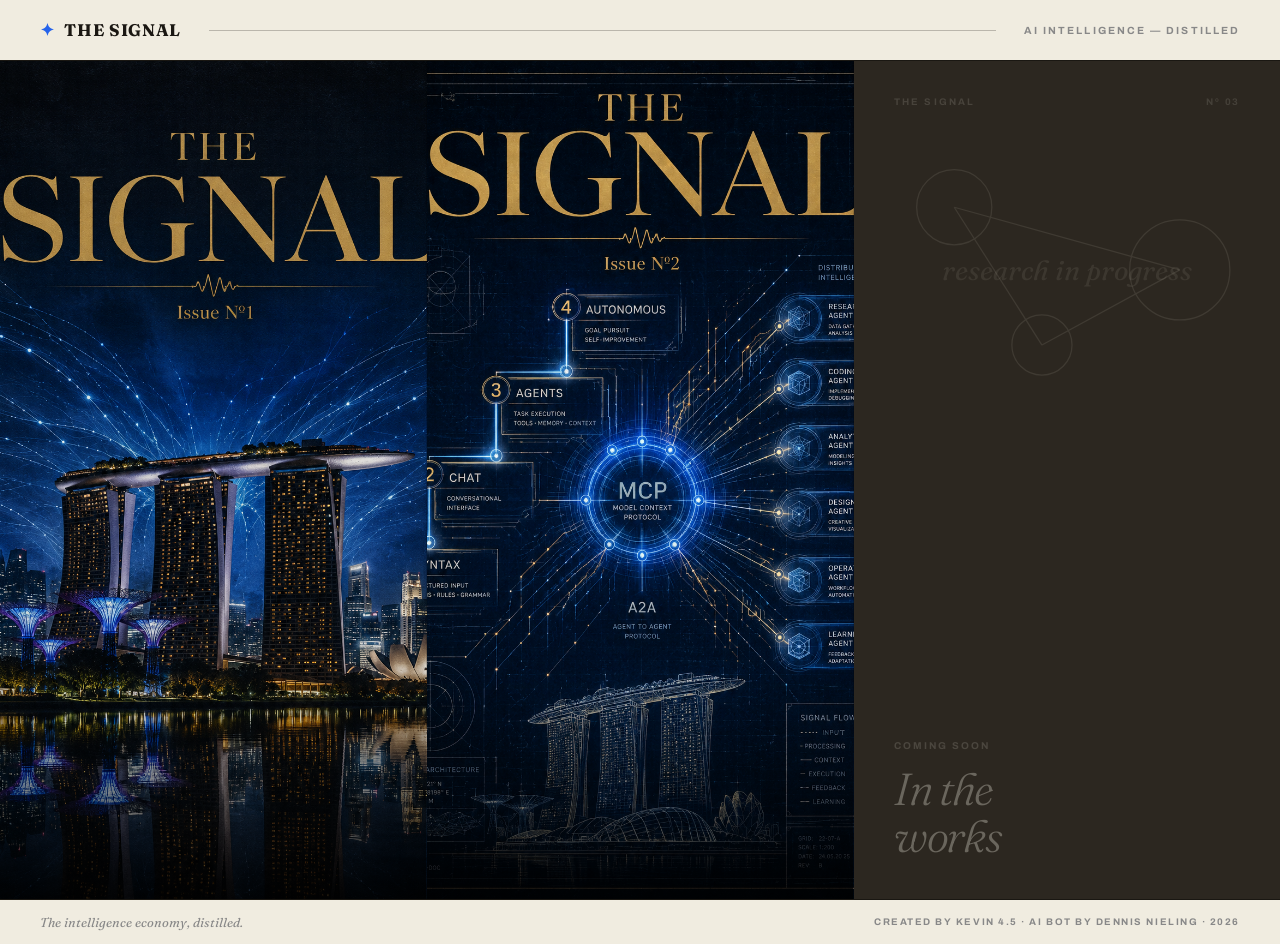
==== commit 5a495b16: "Replace SVG illustrations with real magazine cover photos covers/Signal-issue1.png and Signal-issue2" ====
--- a/index.html
+++ b/index.html
@@ -95,14 +95,14 @@
   }
   .cover:hover::after { opacity: 1; }
 
-  /* Cover 1 — dark */
+  /* Cover 1 — Issue 01 photo */
   .cover-1 {
-    background: #1a1712;
+    background: url('covers/Signal-issue1.png') center top / cover no-repeat #1a1712;
     color: #f0ece0;
   }
-  /* Cover 2 — deep navy */
+  /* Cover 2 — Issue 02 photo */
   .cover-2 {
-    background: #0c1929;
+    background: url('covers/Signal-issue2.png') center top / cover no-repeat #0c1929;
     color: #f0ece0;
   }
   /* Cover 3 — muted / coming soon */
@@ -114,6 +114,20 @@
   }
   .cover-3:hover { flex: 1; }
 
+  /* Bottom gradient so CTA is legible over photo */
+  .cover-1::before,
+  .cover-2::before {
+    content: '';
+    position: absolute;
+    bottom: 0; left: 0; right: 0;
+    height: 220px;
+    background: linear-gradient(to top, rgba(0,0,0,.82) 0%, transparent 100%);
+    pointer-events: none;
+    z-index: 0;
+  }
+  /* Stack content above gradient */
+  .cover > * { position: relative; z-index: 1; }
+
   /* Top section: tiny masthead line */
   .cv-top {
     display: flex;
@@ -145,7 +159,7 @@
   }
 
   /* Bottom: title block */
-  .cv-bottom { }
+  .cv-bottom { margin-top: auto; }
 
   .cv-kicker {
     font-family: var(--sans);
@@ -250,91 +264,7 @@
 
     <!-- ── Issue 01 ──────────────────────────────── -->
     <a class="cover cover-1" href="issue-1.html">
-      <div class="cv-top">
-        <span class="cv-pub">The Signal</span>
-        <span class="cv-num">Nº 01</span>
-      </div>
-
-      <!-- Marina Bay Sands + signal waves -->
-      <svg viewBox="0 0 340 260" xmlns="http://www.w3.org/2000/svg" style="width:100%;display:block;margin:0 -40px;width:calc(100% + 80px)" preserveAspectRatio="xMidYMid meet">
-        <!-- Signal arcs emanating from skyline -->
-        <g fill="none" stroke="#c0392b" stroke-width="1" opacity=".35">
-          <path d="M170 200 Q170 170 200 155"/>
-          <path d="M170 200 Q170 155 215 135"/>
-          <path d="M170 200 Q170 140 230 115"/>
-          <path d="M170 200 Q170 170 140 155"/>
-          <path d="M170 200 Q170 155 125 135"/>
-          <path d="M170 200 Q170 140 110 115"/>
-        </g>
-        <!-- Three MBS towers -->
-        <!-- Left tower -->
-        <rect x="88" y="120" width="44" height="100" fill="#2e281e"/>
-        <rect x="88" y="120" width="44" height="8" fill="#3d3528"/>
-        <!-- Windows left tower -->
-        <g fill="#4a4236" opacity=".9">
-          <rect x="94" y="132" width="8" height="6" rx="1"/><rect x="108" y="132" width="8" height="6" rx="1"/><rect x="122" y="132" width="4" height="6" rx="1"/>
-          <rect x="94" y="144" width="8" height="6" rx="1"/><rect x="108" y="144" width="8" height="6" rx="1"/>
-          <rect x="94" y="156" width="8" height="6" rx="1"/><rect x="108" y="156" width="8" height="6" rx="1"/><rect x="122" y="156" width="4" height="6" rx="1"/>
-          <rect x="94" y="168" width="8" height="6" rx="1"/><rect x="108" y="168" width="8" height="6" rx="1"/>
-          <rect x="94" y="180" width="8" height="6" rx="1"/><rect x="108" y="180" width="8" height="6" rx="1"/><rect x="122" y="180" width="4" height="6" rx="1"/>
-        </g>
-        <!-- Centre tower (tallest) -->
-        <rect x="148" y="90" width="44" height="130" fill="#2e281e"/>
-        <rect x="148" y="90" width="44" height="8" fill="#3d3528"/>
-        <!-- Windows centre -->
-        <g fill="#4a4236" opacity=".9">
-          <rect x="154" y="104" width="8" height="5" rx="1"/><rect x="168" y="104" width="8" height="5" rx="1"/><rect x="182" y="104" width="4" height="5" rx="1"/>
-          <rect x="154" y="115" width="8" height="5" rx="1"/><rect x="168" y="115" width="8" height="5" rx="1"/>
-          <rect x="154" y="126" width="8" height="5" rx="1"/><rect x="168" y="126" width="8" height="5" rx="1"/><rect x="182" y="126" width="4" height="5" rx="1"/>
-          <rect x="154" y="137" width="8" height="5" rx="1"/><rect x="168" y="137" width="8" height="5" rx="1"/>
-          <rect x="154" y="148" width="8" height="5" rx="1"/><rect x="168" y="148" width="8" height="5" rx="1"/><rect x="182" y="148" width="4" height="5" rx="1"/>
-          <rect x="154" y="159" width="8" height="5" rx="1"/><rect x="168" y="159" width="8" height="5" rx="1"/>
-          <rect x="154" y="170" width="8" height="5" rx="1"/><rect x="168" y="170" width="8" height="5" rx="1"/><rect x="182" y="170" width="4" height="5" rx="1"/>
-          <rect x="154" y="181" width="8" height="5" rx="1"/><rect x="168" y="181" width="8" height="5" rx="1"/>
-        </g>
-        <!-- Right tower -->
-        <rect x="208" y="108" width="44" height="112" fill="#2e281e"/>
-        <rect x="208" y="108" width="44" height="8" fill="#3d3528"/>
-        <!-- Windows right -->
-        <g fill="#4a4236" opacity=".9">
-          <rect x="214" y="122" width="8" height="5" rx="1"/><rect x="228" y="122" width="8" height="5" rx="1"/><rect x="242" y="122" width="4" height="5" rx="1"/>
-          <rect x="214" y="133" width="8" height="5" rx="1"/><rect x="228" y="133" width="8" height="5" rx="1"/>
-          <rect x="214" y="144" width="8" height="5" rx="1"/><rect x="228" y="144" width="8" height="5" rx="1"/><rect x="242" y="144" width="4" height="5" rx="1"/>
-          <rect x="214" y="155" width="8" height="5" rx="1"/><rect x="228" y="155" width="8" height="5" rx="1"/>
-          <rect x="214" y="166" width="8" height="5" rx="1"/><rect x="228" y="166" width="8" height="5" rx="1"/><rect x="242" y="166" width="4" height="5" rx="1"/>
-          <rect x="214" y="177" width="8" height="5" rx="1"/><rect x="228" y="177" width="8" height="5" rx="1"/>
-        </g>
-        <!-- Sky park / boat connecting all three towers -->
-        <path d="M85 118 Q170 100 255 106" fill="none" stroke="#c9c3b3" stroke-width="6" stroke-linecap="round" opacity=".55"/>
-        <path d="M85 118 Q170 100 255 106" fill="none" stroke="#c0392b" stroke-width="1.5" stroke-linecap="round" opacity=".8"/>
-        <!-- Water reflection -->
-        <rect x="0" y="220" width="340" height="40" fill="#211d16" opacity=".6"/>
-        <line x1="60" y1="228" x2="280" y2="228" stroke="#c9c3b3" stroke-width=".5" opacity=".2"/>
-        <line x1="40" y1="234" x2="300" y2="234" stroke="#c9c3b3" stroke-width=".5" opacity=".15"/>
-        <!-- Supertrees foreground (Gardens by the Bay) -->
-        <g opacity=".55">
-          <line x1="50" y1="220" x2="50" y2="175" stroke="#c9c3b3" stroke-width="3"/>
-          <ellipse cx="50" cy="170" rx="16" ry="10" fill="none" stroke="#c9c3b3" stroke-width="1.2"/>
-          <line x1="30" y1="220" x2="30" y2="188" stroke="#c9c3b3" stroke-width="2.5"/>
-          <ellipse cx="30" cy="184" rx="12" ry="7" fill="none" stroke="#c9c3b3" stroke-width="1"/>
-          <line x1="290" y1="220" x2="290" y2="175" stroke="#c9c3b3" stroke-width="3"/>
-          <ellipse cx="290" cy="170" rx="16" ry="10" fill="none" stroke="#c9c3b3" stroke-width="1.2"/>
-          <line x1="310" y1="220" x2="310" y2="185" stroke="#c9c3b3" stroke-width="2.5"/>
-          <ellipse cx="310" cy="181" rx="12" ry="7" fill="none" stroke="#c9c3b3" stroke-width="1"/>
-        </g>
-        <!-- Horizon glow -->
-        <rect x="0" y="212" width="340" height="8" fill="url(#glow1)" opacity=".3"/>
-        <defs>
-          <linearGradient id="glow1" x1="0" y1="0" x2="0" y2="1">
-            <stop offset="0%" stop-color="#c0392b"/>
-            <stop offset="100%" stop-color="#1a1712" stop-opacity="0"/>
-          </linearGradient>
-        </defs>
-      </svg>
-
       <div class="cv-bottom">
-        <p class="cv-kicker">Field Dispatch · Singapore</p>
-        <h2 class="cv-title">Signals<br>from<br><em>SuperAI</em><br>2026</h2>
         <div class="cv-cta">
           <span class="cv-cta-line"></span>
           Read Issue 01
@@ -344,74 +274,7 @@
 
     <!-- ── Issue 02 ──────────────────────────────── -->
     <a class="cover cover-2" href="issue-2.html">
-      <div class="cv-top">
-        <span class="cv-pub">The Signal</span>
-        <span class="cv-num">Nº 02</span>
-      </div>
-
-      <!-- Vibe coding → agentic engineering blueprint schematic -->
-      <svg viewBox="0 0 340 260" xmlns="http://www.w3.org/2000/svg" style="width:100%;display:block;margin:0 -40px;width:calc(100% + 80px)" preserveAspectRatio="xMidYMid meet">
-        <!-- Blueprint grid dots -->
-        <g fill="#2a4a7f" opacity=".4">
-          <pattern id="grid" x="0" y="0" width="20" height="20" patternUnits="userSpaceOnUse">
-            <circle cx="10" cy="10" r="1"/>
-          </pattern>
-          <rect width="340" height="260" fill="url(#grid)"/>
-        </g>
-
-        <!-- Spectrum staircase: SYNTAX → CHAT → AGENTS → AUTONOMOUS -->
-        <!-- Each step higher and further right -->
-        <!-- Connecting path -->
-        <polyline points="30,210 30,180 95,180 95,148 175,148 175,112 270,112 270,80" fill="none" stroke="#4a8af7" stroke-width="1.5" stroke-dasharray="5 3" opacity=".5"/>
-
-        <!-- Step 1: SYNTAX -->
-        <rect x="10" y="178" width="72" height="38" rx="4" fill="none" stroke="#4a8af7" stroke-width="1.5" opacity=".6"/>
-        <text x="46" y="197" text-anchor="middle" font-family="Archivo,sans-serif" font-size="8" font-weight="700" letter-spacing="1.5" fill="#93b4f5" opacity=".9">SYNTAX</text>
-        <text x="46" y="209" text-anchor="middle" font-family="Archivo,sans-serif" font-size="7" fill="#4a8af7">~2021</text>
-
-        <!-- Step 2: CHAT -->
-        <rect x="75" y="146" width="72" height="38" rx="4" fill="none" stroke="#4a8af7" stroke-width="1.5" opacity=".7"/>
-        <text x="111" y="165" text-anchor="middle" font-family="Archivo,sans-serif" font-size="8" font-weight="700" letter-spacing="1.5" fill="#93b4f5" opacity=".9">CHAT</text>
-        <text x="111" y="177" text-anchor="middle" font-family="Archivo,sans-serif" font-size="7" fill="#4a8af7">~2023</text>
-
-        <!-- Step 3: AGENTS -->
-        <rect x="155" y="110" width="80" height="42" rx="4" fill="none" stroke="#4a8af7" stroke-width="1.5" opacity=".85"/>
-        <text x="195" y="130" text-anchor="middle" font-family="Archivo,sans-serif" font-size="8" font-weight="700" letter-spacing="1.5" fill="#93b4f5">AGENTS</text>
-        <text x="195" y="143" text-anchor="middle" font-family="Archivo,sans-serif" font-size="7" fill="#4a8af7">~2024–25</text>
-
-        <!-- Step 4: AUTONOMOUS (filled = highlight) -->
-        <rect x="248" y="70" width="82" height="46" rx="4" fill="#1a3a6e"/>
-        <rect x="248" y="70" width="82" height="46" rx="4" fill="none" stroke="#4a8af7" stroke-width="2"/>
-        <text x="289" y="90" text-anchor="middle" font-family="Archivo,sans-serif" font-size="7.5" font-weight="700" letter-spacing="1" fill="#93b4f5">AUTONOMOUS</text>
-        <text x="289" y="105" text-anchor="middle" font-family="Archivo,sans-serif" font-size="7" fill="#4a8af7">~2025–26</text>
-
-        <!-- Agent = Model + Harness box (bottom center) -->
-        <rect x="80" y="220" width="180" height="32" rx="4" fill="#0a2044" stroke="#2563eb" stroke-width="1.5"/>
-        <text x="170" y="234" text-anchor="middle" font-family="Archivo,sans-serif" font-size="9" font-weight="700" fill="#4a8af7" letter-spacing=".5">Agent</text>
-        <text x="170" y="246" text-anchor="middle" font-family="Archivo,sans-serif" font-size="8" fill="#2a5ab8" letter-spacing=".5">Model + Harness</text>
-
-        <!-- Connecting line to box -->
-        <line x1="170" y1="220" x2="170" y2="116" stroke="#2563eb" stroke-width="1" stroke-dasharray="3 3" opacity=".4"/>
-
-        <!-- MCP hub small indicator top-left -->
-        <circle cx="35" cy="45" r="18" fill="none" stroke="#f59e0b" stroke-width="1.5" opacity=".5"/>
-        <text x="35" y="42" text-anchor="middle" font-family="Archivo,sans-serif" font-size="7" font-weight="700" fill="#f59e0b" opacity=".8">MCP</text>
-        <text x="35" y="53" text-anchor="middle" font-family="Archivo,sans-serif" font-size="6" fill="#f59e0b" opacity=".7">A2A</text>
-        <g stroke="#f59e0b" stroke-width="1" stroke-dasharray="3 2" fill="none" opacity=".35">
-          <line x1="35" y1="27" x2="35" y2="10"/>
-          <line x1="18" y1="37" x2="5" y2="28"/>
-          <line x1="53" y1="37" x2="66" y2="28"/>
-        </g>
-
-        <!-- SKILL.md indicator top-right -->
-        <rect x="270" y="20" width="62" height="36" rx="3" fill="#0a2044" stroke="#7c3aed" stroke-width="1.2" opacity=".7"/>
-        <text x="301" y="33" text-anchor="middle" font-family="Archivo,sans-serif" font-size="7" font-weight="700" fill="#b8a4f5">SKILL.md</text>
-        <text x="301" y="47" text-anchor="middle" font-family="Archivo,sans-serif" font-size="6" fill="#7c3aed">procedural memory</text>
-      </svg>
-
       <div class="cv-bottom">
-        <p class="cv-kicker">Whitepaper Series · Google × Kaggle</p>
-        <h2 class="cv-title">The<br><em>Vibe</em><br><em>Coding</em><br>Papers</h2>
         <div class="cv-cta">
           <span class="cv-cta-line"></span>
           Read Issue 02
